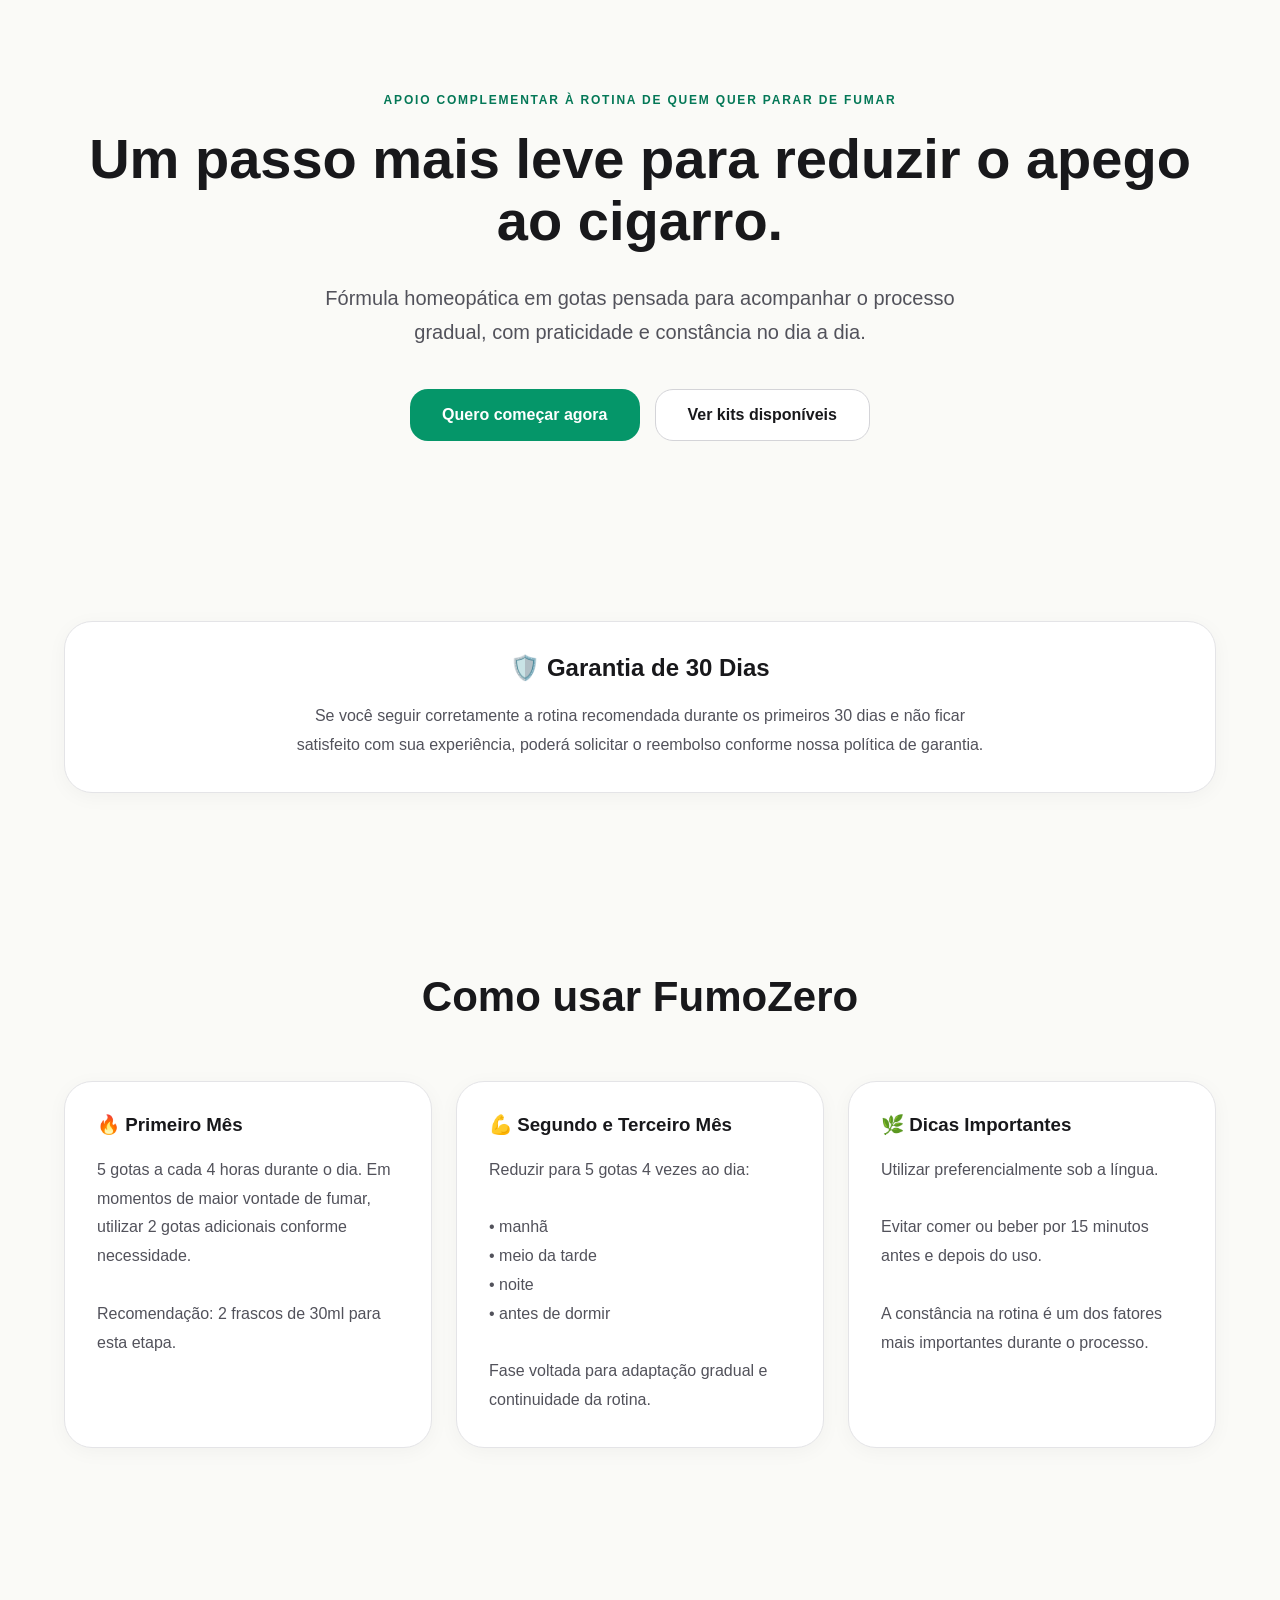
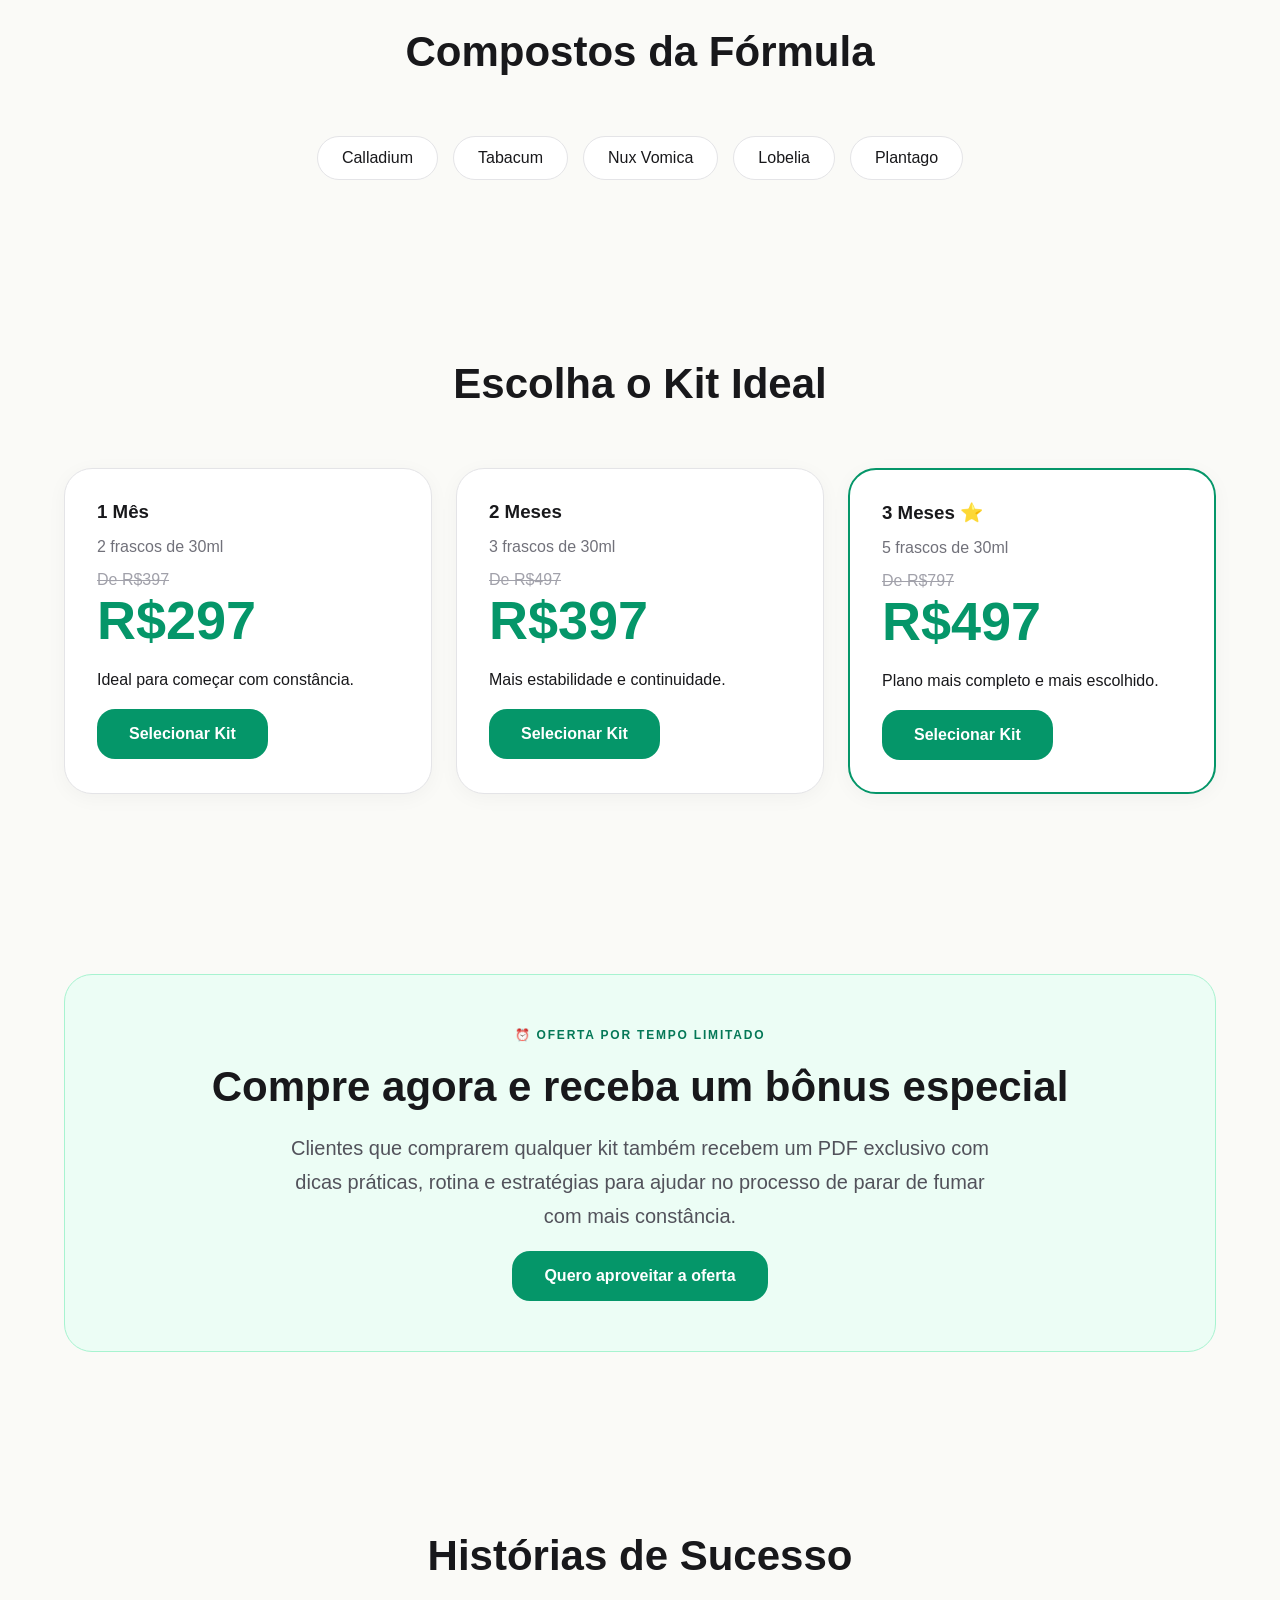
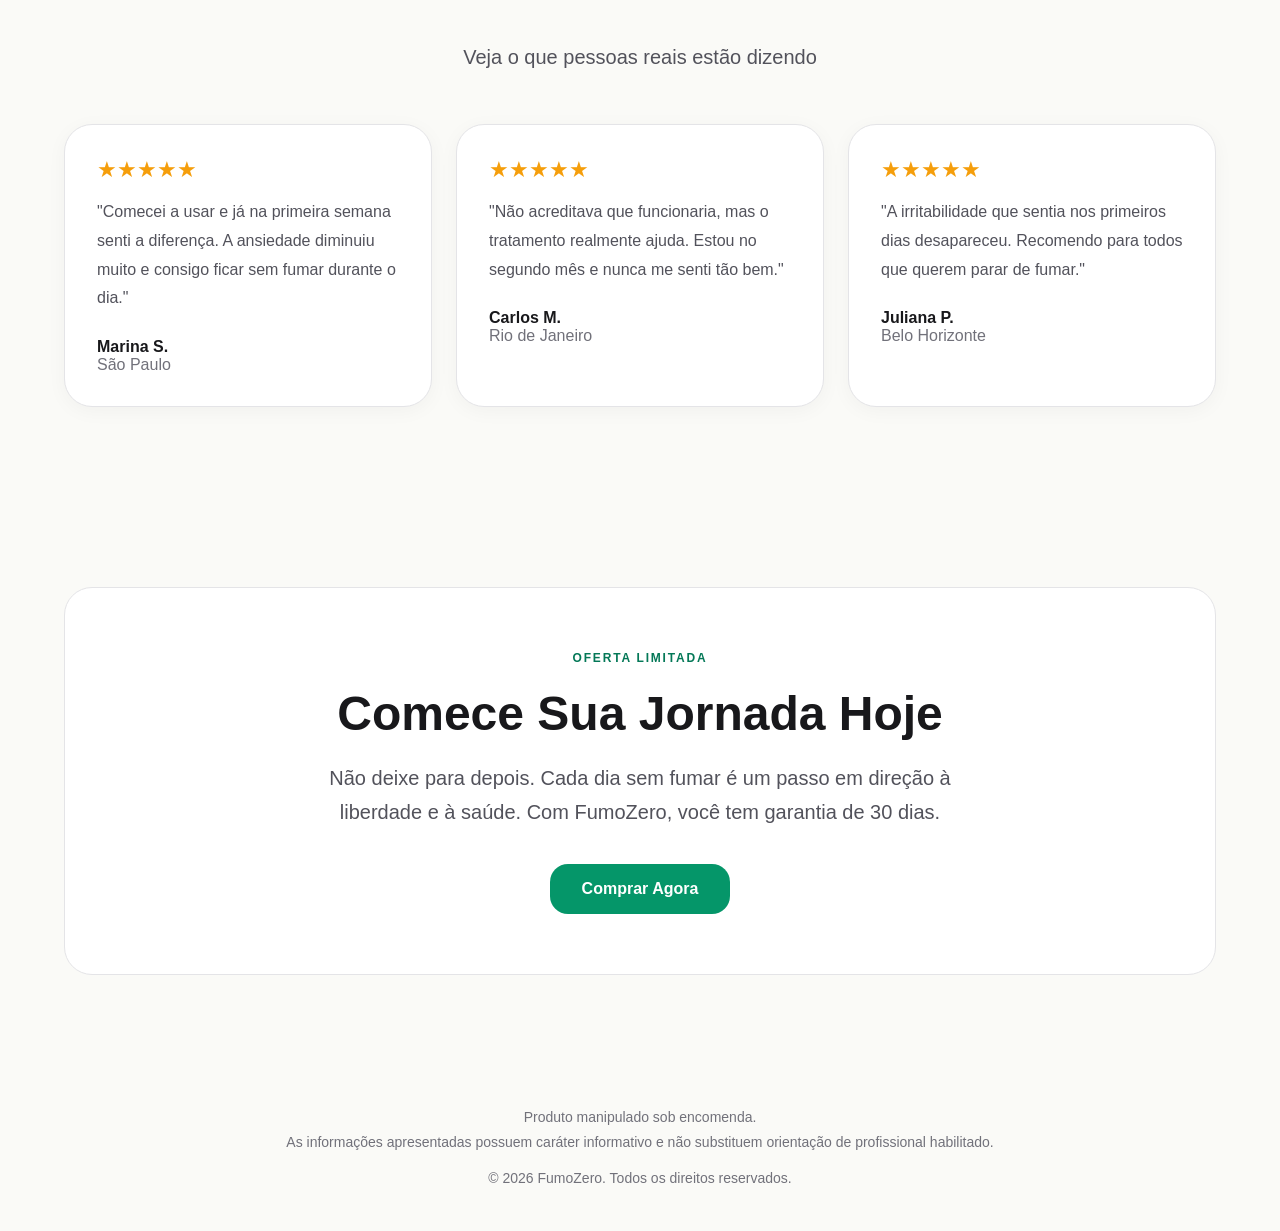
==== index.html @ a1b28ac6 "Add files via upload" ====
<!DOCTYPE html>
<html lang="pt-BR">

<head>
  <meta charset="UTF-8">

  <title>FumoZero | Fórmula Homeopática Manipulada em Gotas</title>

  <meta
    name="description"
    content="FumoZero é uma fórmula homeopática manipulada em gotas desenvolvida para acompanhar a rotina de quem deseja reduzir o hábito de fumar."
  >

  <meta
    name="viewport"
    content="width=device-width, initial-scale=1.0"
  >

  <link rel="stylesheet" href="style.css">
</head>

<body>

  <!-- HERO -->
  <section class="section">
    <div class="container center">

      <p class="badge">
        Apoio complementar à rotina de quem quer parar de fumar
      </p>

      <h1 class="title" style="margin-top:20px;">
        Um passo mais leve para reduzir o apego ao cigarro.
      </h1>

      <p class="subtitle" style="margin-top:30px;">
        Fórmula homeopática em gotas pensada para acompanhar o processo gradual,
        com praticidade e constância no dia a dia.
      </p>

      <div style="margin-top:40px;display:flex;gap:15px;justify-content:center;flex-wrap:wrap;">

        <a href="#pricing" class="btn btn-primary">
          Quero começar agora
        </a>

        <a href="#pricing" class="btn btn-secondary">
          Ver kits disponíveis
        </a>

      </div>

    </div>
  </section>

  <!-- GARANTIA -->
  <section class="section">
    <div class="container">

      <div class="card center">

        <h2 style="margin-bottom:20px;">
          🛡️ Garantia de 30 Dias
        </h2>

        <p style="max-width:700px;margin:auto;line-height:1.8;color:#52525b;">
          Se você seguir corretamente a rotina recomendada durante os primeiros
          30 dias e não ficar satisfeito com sua experiência, poderá solicitar
          o reembolso conforme nossa política de garantia.
        </p>

      </div>

    </div>
  </section>

  <!-- COMO USAR -->
  <section class="section">

    <div class="container">

      <h2 class="section-title">
        Como usar FumoZero
      </h2>

      <div class="cards">

        <div class="card">
          <h3 style="margin-bottom:20px;">
            🔥 Primeiro Mês
          </h3>

          <p style="line-height:1.8;color:#52525b;">
            5 gotas a cada 4 horas durante o dia.
            Em momentos de maior vontade de fumar,
            utilizar 2 gotas adicionais conforme necessidade.

            <br><br>

            Recomendação:
            2 frascos de 30ml para esta etapa.
          </p>
        </div>

        <div class="card">

          <h3 style="margin-bottom:20px;">
            💪 Segundo e Terceiro Mês
          </h3>

          <p style="line-height:1.8;color:#52525b;">
            Reduzir para 5 gotas 4 vezes ao dia:

            <br><br>

            • manhã<br>
            • meio da tarde<br>
            • noite<br>
            • antes de dormir

            <br><br>

            Fase voltada para adaptação gradual
            e continuidade da rotina.
          </p>

        </div>

        <div class="card">

          <h3 style="margin-bottom:20px;">
            🌿 Dicas Importantes
          </h3>

          <p style="line-height:1.8;color:#52525b;">
            Utilizar preferencialmente sob a língua.

            <br><br>

            Evitar comer ou beber por 15 minutos antes e depois do uso.

            <br><br>

            A constância na rotina é um dos fatores mais importantes durante o processo.
          </p>

        </div>

      </div>

    </div>

  </section><!-- COMPOSTOS -->
<section class="section">

  <div class="container center">

    <h2 class="section-title">
      Compostos da Fórmula
    </h2>

    <div class="compounds">

      <div class="tooltip compound-pill">
        Calladium
        <div class="tooltip-text">
          Apoio para irritabilidade e aversão ao tabaco.
        </div>
      </div>

      <div class="tooltip compound-pill">
        Tabacum
        <div class="tooltip-text">
          Auxílio no processo gradual e redução do desejo.
        </div>
      </div>

      <div class="tooltip compound-pill">
        Nux Vomica
        <div class="tooltip-text">
          Usado para ansiedade, irritabilidade e rotina emocional.
        </div>
      </div>

      <div class="tooltip compound-pill">
        Lobelia
        <div class="tooltip-text">
          Apoio respiratório durante adaptação gradual.
        </div>
      </div>

      <div class="tooltip compound-pill">
        Plantago
        <div class="tooltip-text">
          Ajuda com garganta, muco e desconfortos comuns.
        </div>
      </div>

    </div>

  </div>

</section>

<!-- KITS -->
<section id="pricing" class="section">

  <div class="container">

    <h2 class="section-title">
      Escolha o Kit Ideal
    </h2>

    <div class="cards">

      <div class="card">

        <h3>1 Mês</h3>

        <p style="margin:15px 0;color:#71717a;">
          2 frascos de 30ml
        </p>

        <p class="old-price">
          De R$397
        </p>

        <p class="price">
          R$297
        </p>

        <p style="margin:20px 0;">
          Ideal para começar com constância.
        </p>

        <a href="#" class="btn btn-primary">
          Selecionar Kit
        </a>

      </div>

      <div class="card">

        <h3>2 Meses</h3>

        <p style="margin:15px 0;color:#71717a;">
          3 frascos de 30ml
        </p>

        <p class="old-price">
          De R$497
        </p>

        <p class="price">
          R$397
        </p>

        <p style="margin:20px 0;">
          Mais estabilidade e continuidade.
        </p>

        <a href="#" class="btn btn-primary">
          Selecionar Kit
        </a>

      </div>

      <div class="card highlight">

        <h3>3 Meses ⭐</h3>

        <p style="margin:15px 0;color:#71717a;">
          5 frascos de 30ml
        </p>

        <p class="old-price">
          De R$797
        </p>

        <p class="price">
          R$497
        </p>

        <p style="margin:20px 0;">
          Plano mais completo e mais escolhido.
        </p>

        <a href="#" class="btn btn-primary">
          Selecionar Kit
        </a>

      </div>

    </div>

  </div>

</section>

<!-- BONUS -->
<section class="section">

  <div class="container">

    <div class="offer-box">

      <p class="badge">
        ⏰ Oferta por tempo limitado
      </p>

      <h2 style="margin:20px 0;font-size:42px;">
        Compre agora e receba um bônus especial
      </h2>

      <p class="subtitle">
        Clientes que comprarem qualquer kit também recebem um PDF exclusivo com dicas práticas, rotina e estratégias para ajudar no processo de parar de fumar com mais constância.
      </p>

      <br>

      <a href="#pricing" class="btn btn-primary">
        Quero aproveitar a oferta
      </a>

    </div>

  </div>

</section><!-- DEPOIMENTOS -->
<section class="section">

  <div class="container">

    <h2 class="section-title">
      Histórias de Sucesso
    </h2>

    <p class="subtitle center" style="margin-bottom:50px;">
      Veja o que pessoas reais estão dizendo
    </p>

    <div class="cards">

      <div class="card">

        <div style="color:#f59e0b;font-size:22px;margin-bottom:15px;">
          ★★★★★
        </div>

        <p style="line-height:1.8;color:#52525b;">
          "Comecei a usar e já na primeira semana senti a diferença.
          A ansiedade diminuiu muito e consigo ficar sem fumar durante o dia."
        </p>

        <div style="margin-top:25px;">
          <strong>Marina S.</strong><br>
          <span style="color:#71717a;">São Paulo</span>
        </div>

      </div>

      <div class="card">

        <div style="color:#f59e0b;font-size:22px;margin-bottom:15px;">
          ★★★★★
        </div>

        <p style="line-height:1.8;color:#52525b;">
          "Não acreditava que funcionaria, mas o tratamento realmente ajuda.
          Estou no segundo mês e nunca me senti tão bem."
        </p>

        <div style="margin-top:25px;">
          <strong>Carlos M.</strong><br>
          <span style="color:#71717a;">Rio de Janeiro</span>
        </div>

      </div>

      <div class="card">

        <div style="color:#f59e0b;font-size:22px;margin-bottom:15px;">
          ★★★★★
        </div>

        <p style="line-height:1.8;color:#52525b;">
          "A irritabilidade que sentia nos primeiros dias desapareceu.
          Recomendo para todos que querem parar de fumar."
        </p>

        <div style="margin-top:25px;">
          <strong>Juliana P.</strong><br>
          <span style="color:#71717a;">Belo Horizonte</span>
        </div>

      </div>

    </div>

  </div>

</section>

<!-- CTA FINAL -->
<section class="section">

  <div class="container">

    <div class="cta-box">

      <p class="badge">
        Oferta Limitada
      </p>

      <h2 style="font-size:48px;margin:20px 0;">
        Comece Sua Jornada Hoje
      </h2>

      <p class="subtitle">
        Não deixe para depois. Cada dia sem fumar é um passo em direção à liberdade e à saúde.
        Com FumoZero, você tem garantia de 30 dias.
      </p>

      <div style="margin-top:35px;">

        <a href="#pricing" class="btn btn-primary">
          Comprar Agora
        </a>

      </div>

    </div>

  </div>

</section>

<!-- RODAPÉ -->
<footer class="footer">

  <p>
    Produto manipulado sob encomenda.
  </p>

  <p>
    As informações apresentadas possuem caráter informativo e não substituem orientação de profissional habilitado.
  </p>

  <p style="margin-top:10px;">
    © 2026 FumoZero. Todos os direitos reservados.
  </p>

</footer>

</body>

</html>
---- style.css ----
*{
  margin:0;
  padding:0;
  box-sizing:border-box;
}

html{
  scroll-behavior:smooth;
}

body{
  font-family:Arial, Helvetica, sans-serif;
  background:#FAFAF7;
  color:#18181b;
}

.container{
  max-width:1200px;
  margin:auto;
  padding:0 24px;
}

.section{
  padding:90px 0;
}

.btn{
  display:inline-flex;
  align-items:center;
  justify-content:center;
  padding:16px 32px;
  border-radius:18px;
  text-decoration:none;
  font-weight:700;
  transition:.3s;
}

.btn-primary{
  background:#059669;
  color:white;
}

.btn-primary:hover{
  opacity:.9;
  transform:translateY(-2px);
}

.btn-secondary{
  background:white;
  color:#18181b;
  border:1px solid #d4d4d8;
}

.btn-secondary:hover{
  border-color:#059669;
}

.title{
  font-size:56px;
  line-height:1.1;
  font-weight:800;
}

.subtitle{
  font-size:20px;
  color:#52525b;
  max-width:700px;
  margin:auto;
  line-height:1.7;
}

.section-title{
  font-size:42px;
  text-align:center;
  margin-bottom:60px;
}

.cards{
  display:grid;
  grid-template-columns:repeat(3,1fr);
  gap:24px;
}

.card{
  background:white;
  border:1px solid #e4e4e7;
  border-radius:28px;
  padding:32px;
  box-shadow:0 4px 20px rgba(0,0,0,.04);
}

.card:hover{
  transform:translateY(-4px);
}

.highlight{
  border:2px solid #059669;
}

.price{
  color:#059669;
  font-size:54px;
  font-weight:800;
}

.old-price{
  text-decoration:line-through;
  color:#a1a1aa;
}

.center{
  text-align:center;
}

.badge{
  display:inline-block;
  color:#047857;
  font-weight:700;
  letter-spacing:.15em;
  text-transform:uppercase;
  font-size:12px;
}

@media(max-width:900px){

  .cards{
    grid-template-columns:1fr;
  }

  .title{
    font-size:40px;
  }

  .section-title{
    font-size:32px;
  }

}.tooltip {
  position: relative;
  cursor: pointer;
}

.tooltip-text {
  display: none;
  position: absolute;
  left: 50%;
  transform: translateX(-50%);
  top: 120%;
  width: 260px;
  background: white;
  border: 1px solid #e4e4e7;
  border-radius: 16px;
  padding: 15px;
  box-shadow: 0 10px 25px rgba(0,0,0,.08);
  z-index: 100;
  font-size: 14px;
  line-height: 1.6;
}

.tooltip:hover .tooltip-text {
  display: block;
}

.compounds {
  display:flex;
  flex-wrap:wrap;
  gap:15px;
  justify-content:center;
}

.compound-pill {
  background:white;
  border:1px solid #e4e4e7;
  border-radius:999px;
  padding:12px 24px;
}

.offer-box{
  background:#ecfdf5;
  border:1px solid #a7f3d0;
  border-radius:28px;
  padding:50px;
  text-align:center;
}

.cta-box{
  background:white;
  border:1px solid #e4e4e7;
  border-radius:28px;
  padding:60px;
  text-align:center;
}

.footer{
  text-align:center;
  padding:40px 20px;
  color:#71717a;
  font-size:14px;
  line-height:1.8;
}
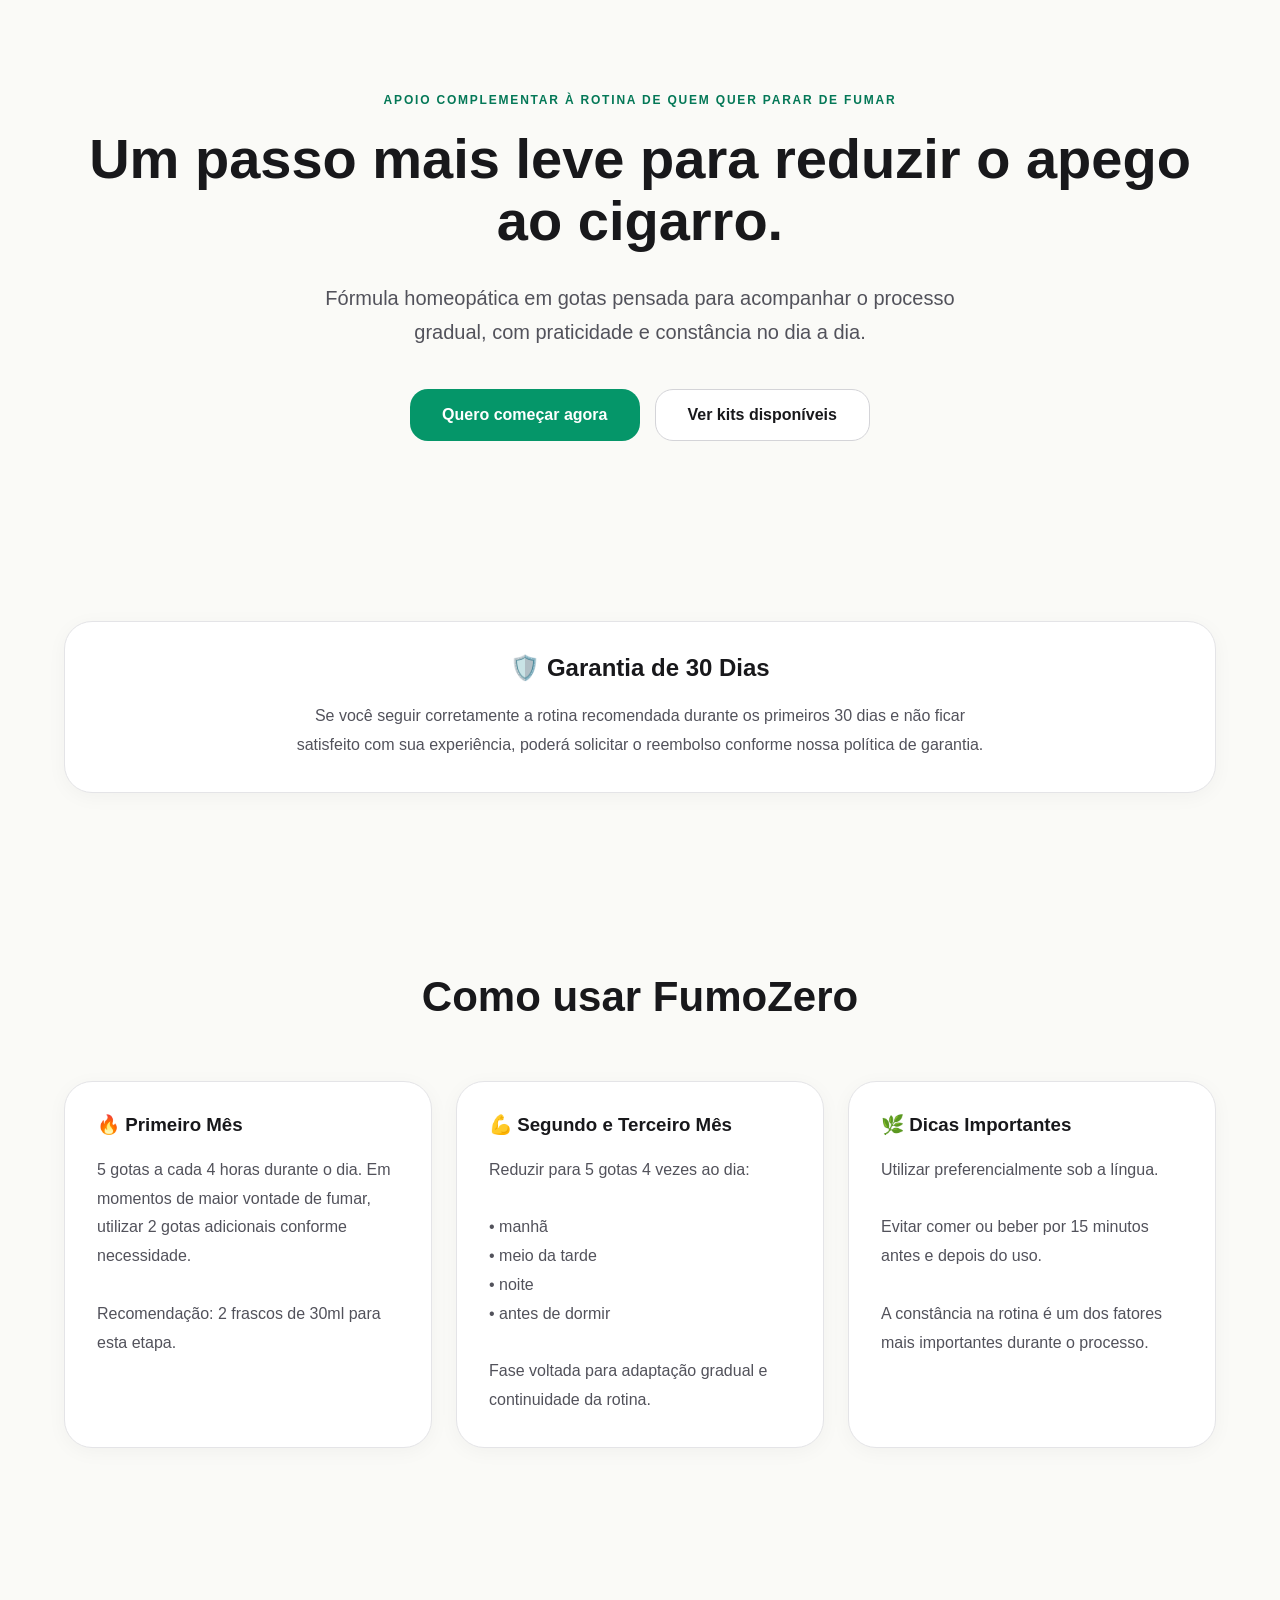
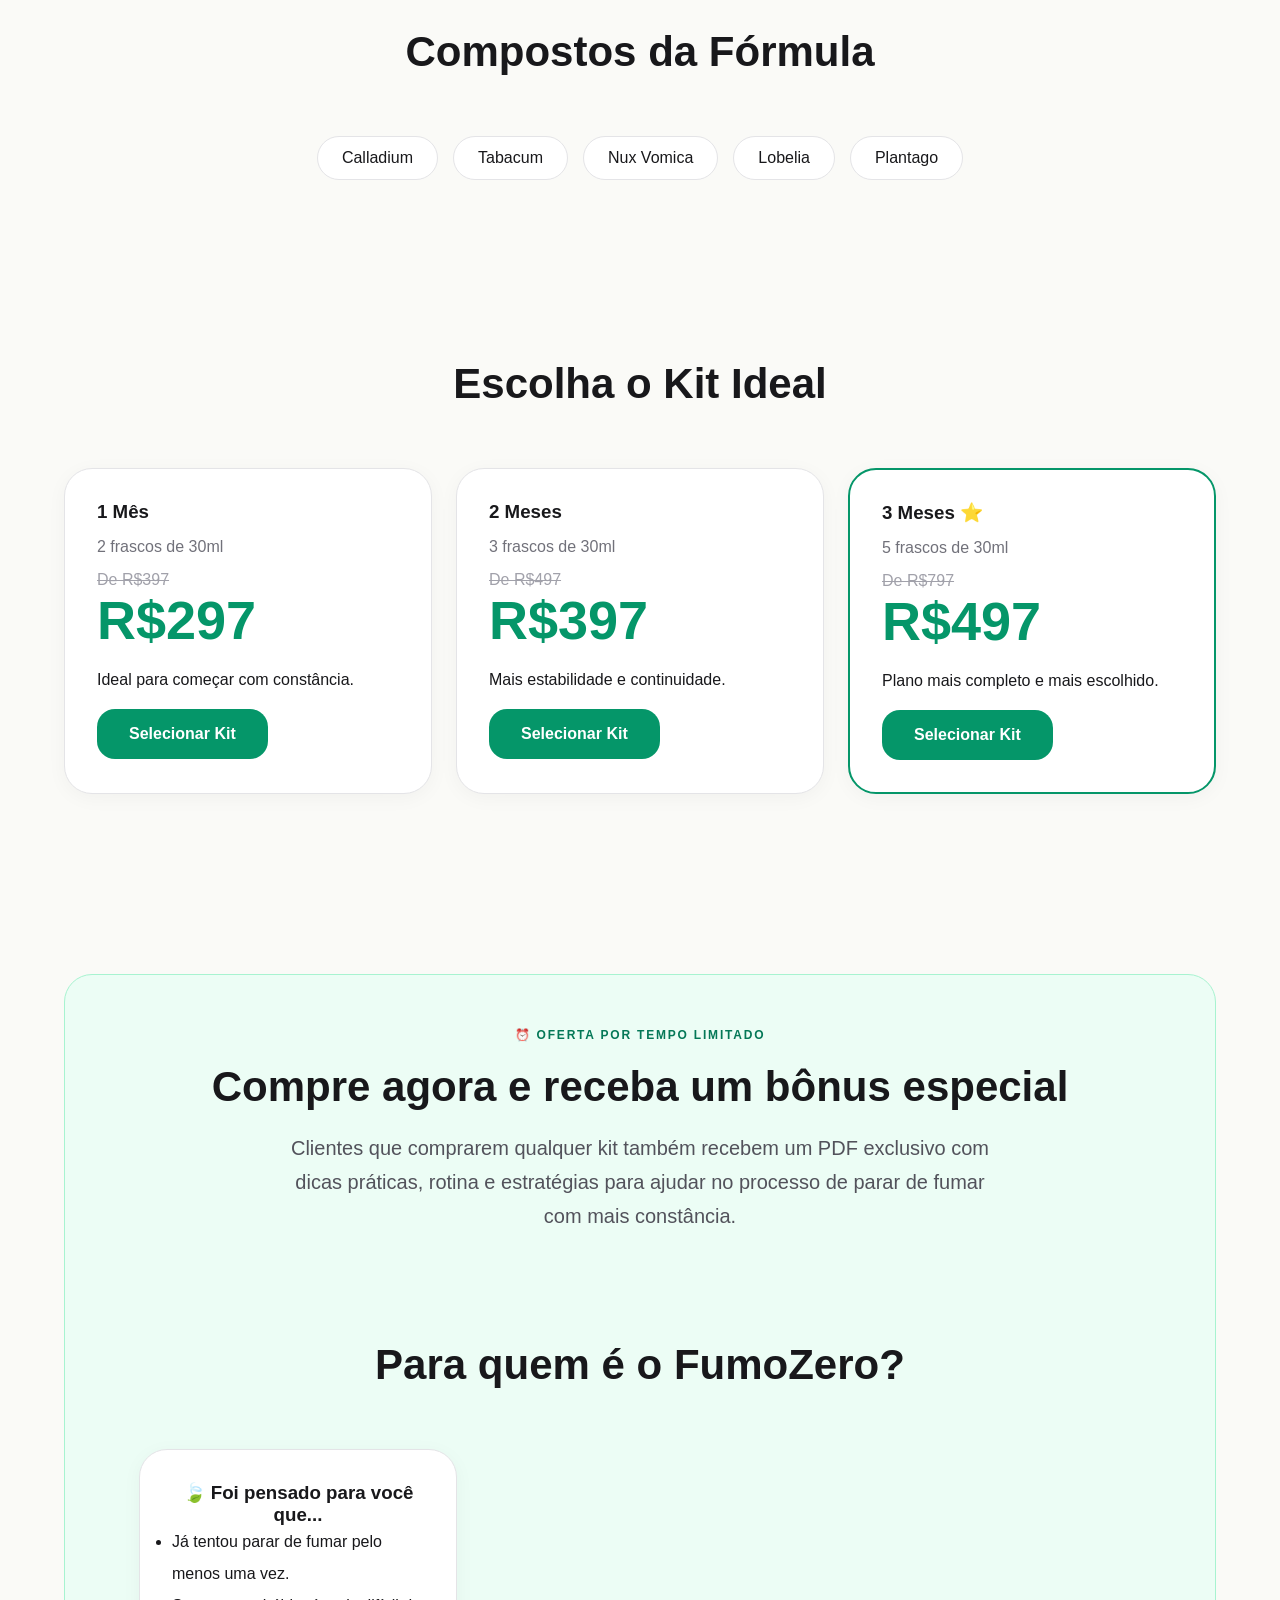
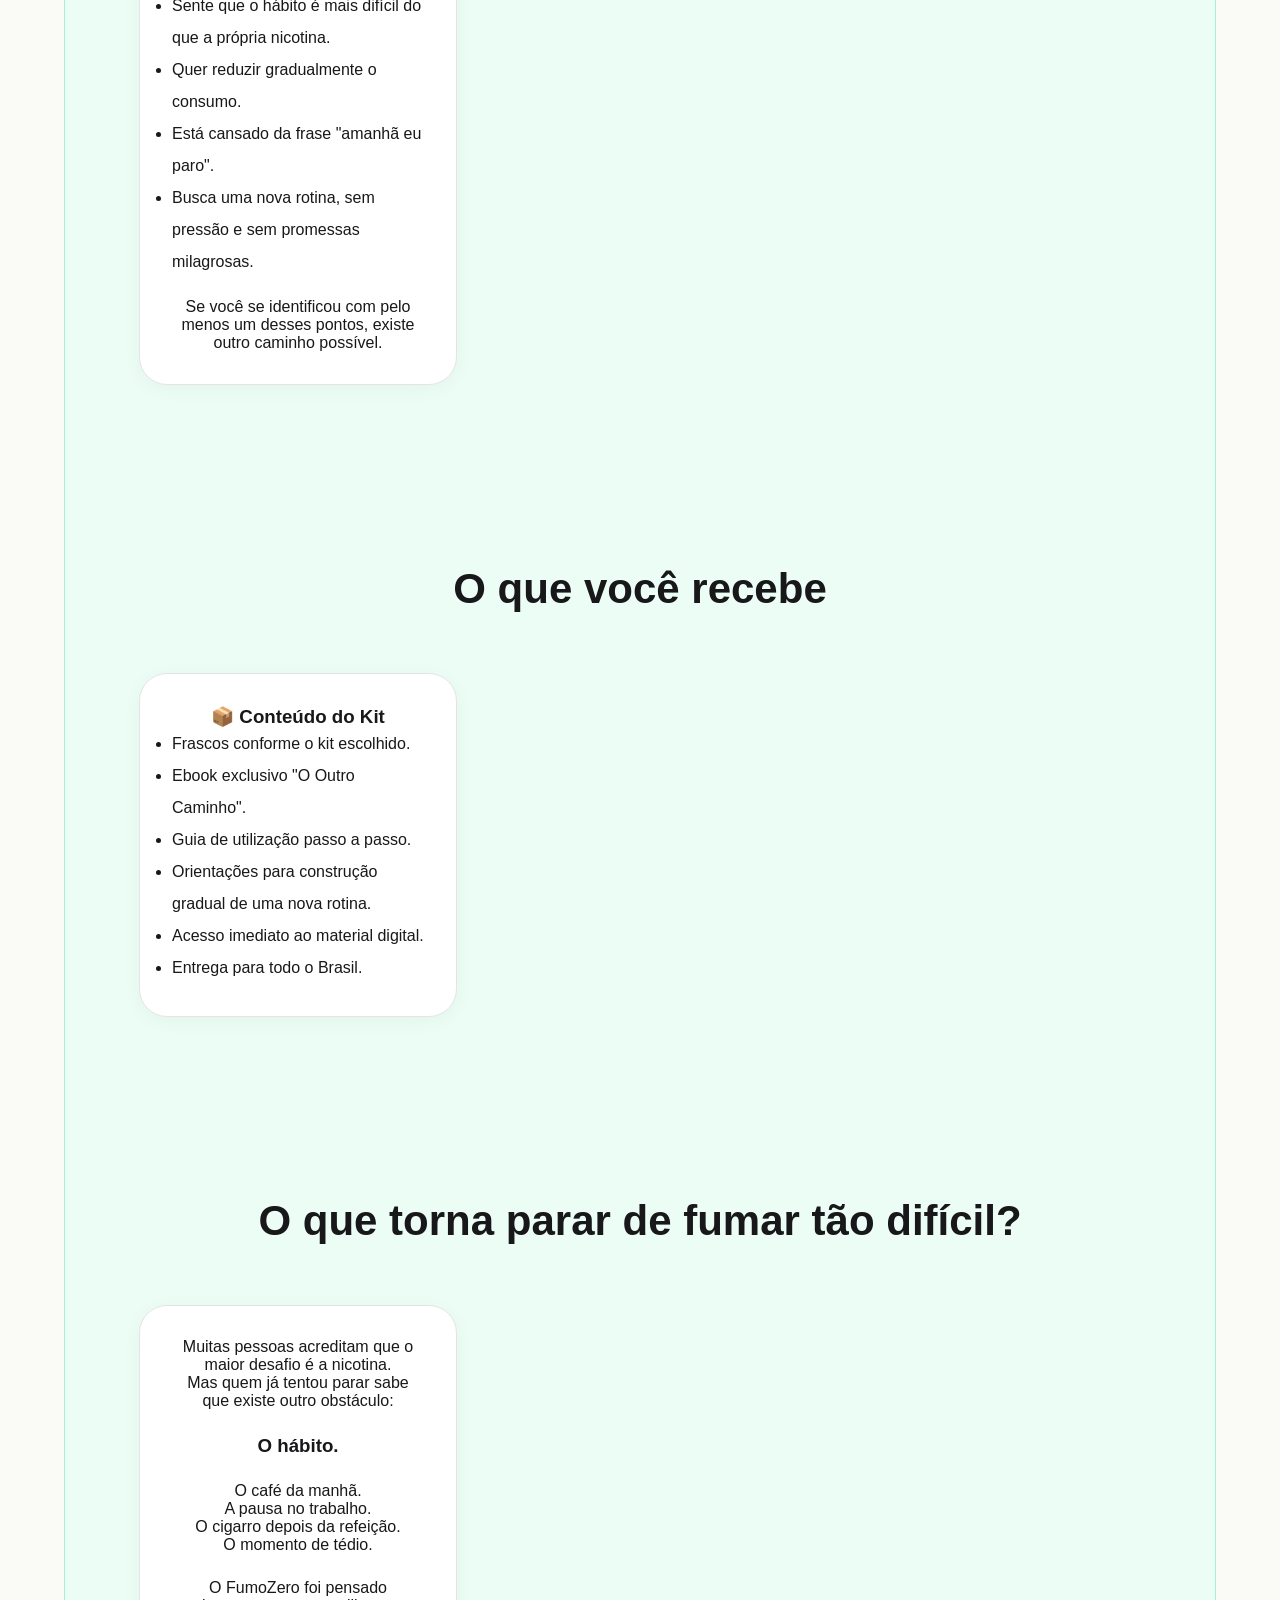
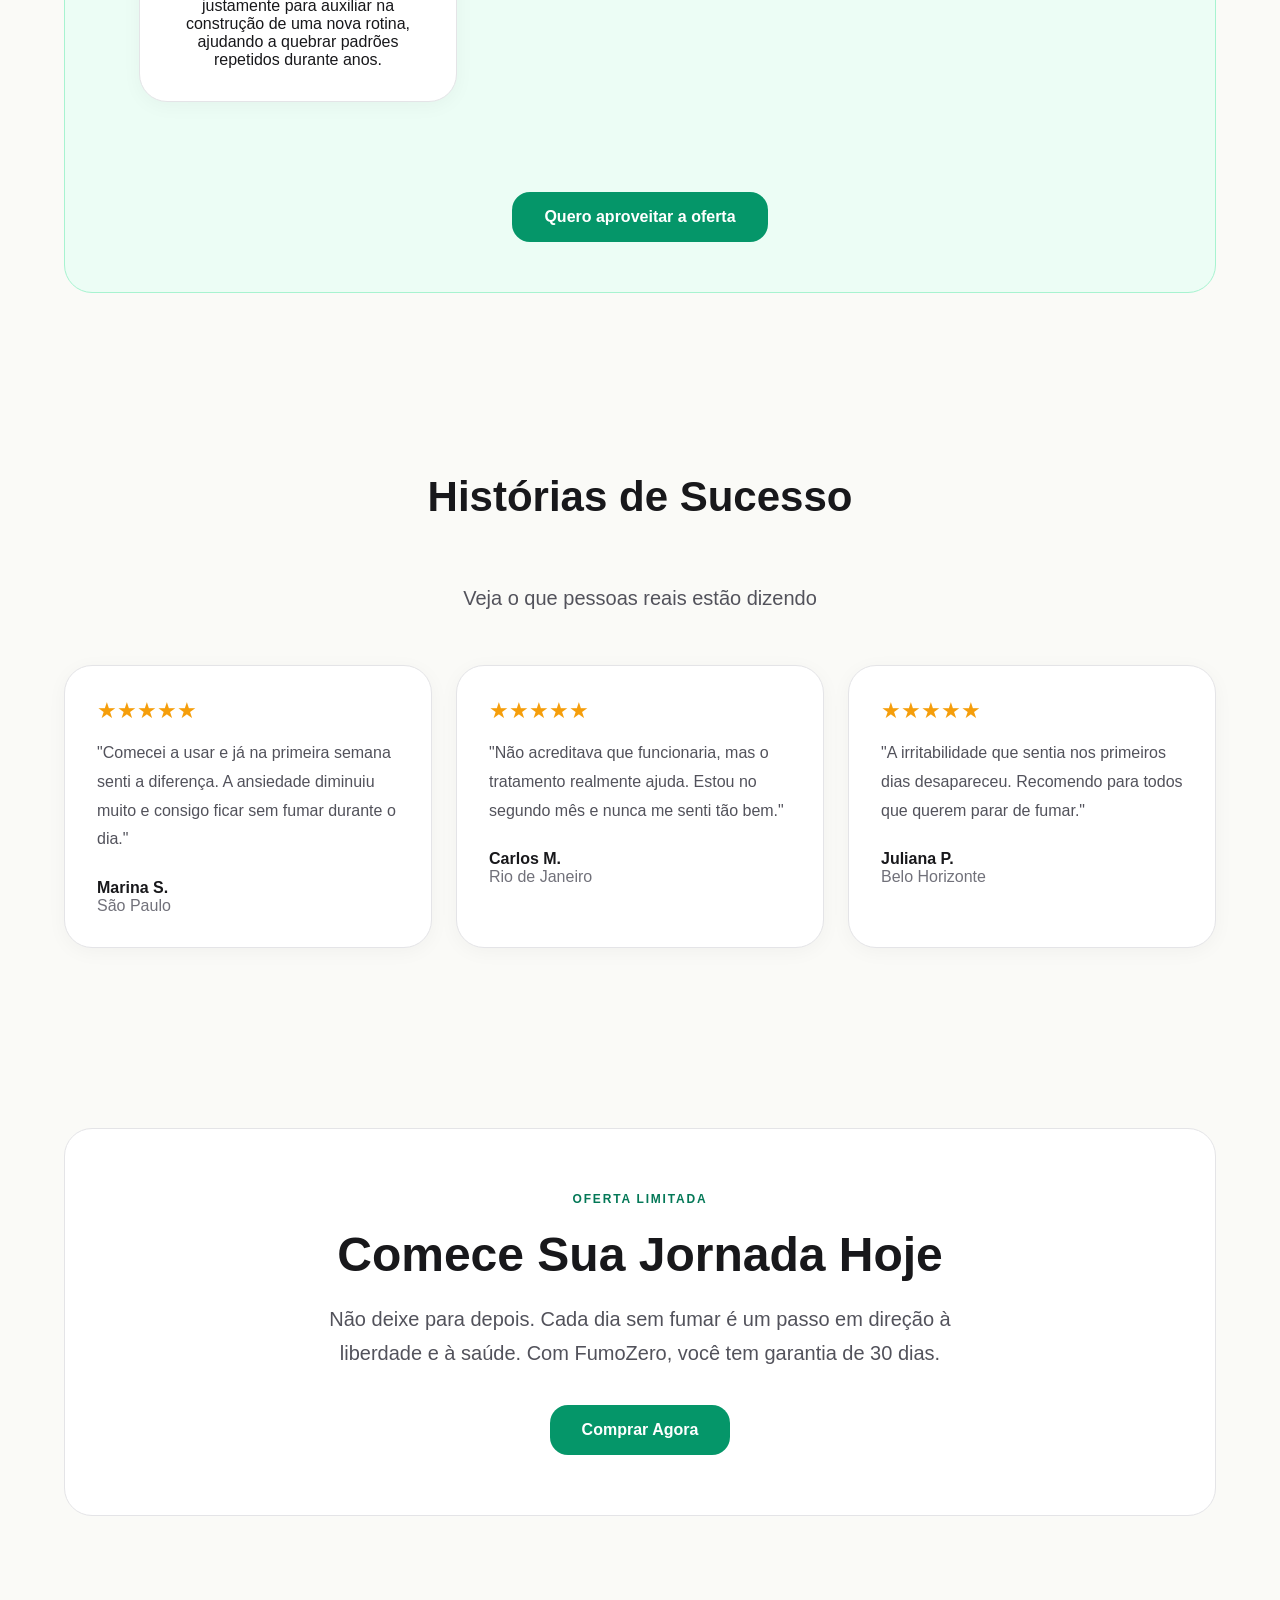
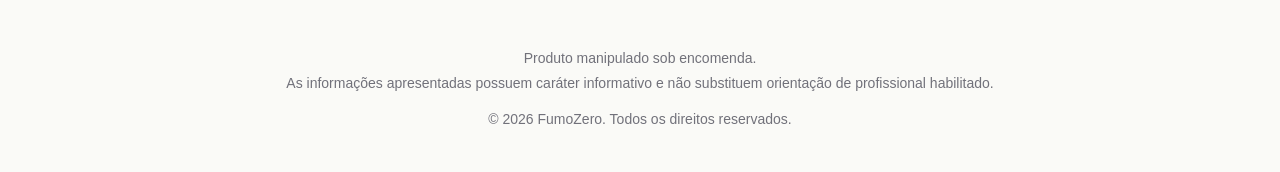
==== commit 4ed49b45: "Update index.html with new content and structure" ====
--- a/index.html
+++ b/index.html
@@ -1,7 +1,23 @@
 <!DOCTYPE html>
 <html lang="pt-BR">
 
-<head>
+<head><!-- Meta Pixel Code -->
+<script>
+!function(f,b,e,v,n,t,s)
+{if(f.fbq)return;n=f.fbq=function(){n.callMethod?
+n.callMethod.apply(n,arguments):n.queue.push(arguments)};
+if(!f._fbq)f._fbq=n;n.push=n;n.loaded=!0;n.version='2.0';
+n.queue=[];t=b.createElement(e);t.async=!0;
+t.src=v;s=b.getElementsByTagName(e)[0];
+s.parentNode.insertBefore(t,s)}(window, document,'script',
+'https://connect.facebook.net/en_US/fbevents.js');
+fbq('init', '27185565091072497');
+fbq('track', 'PageView');
+</script>
+<noscript><img height="1" width="1" style="display:none"
+src="https://www.facebook.com/tr?id=27185565091072497&ev=PageView&noscript=1"
+/></noscript>
+<!-- End Meta Pixel Code -->
   <meta charset="UTF-8">
 
   <title>FumoZero | Fórmula Homeopática Manipulada em Gotas</title>
@@ -233,7 +249,7 @@
           Ideal para começar com constância.
         </p>
 
-        <a href="#" class="btn btn-primary">
+        <a href="https://fumo-zero.mycartpanda.com/checkout/210546547:1" class="btn btn-primary">
           Selecionar Kit
         </a>
 
@@ -259,7 +275,7 @@
           Mais estabilidade e continuidade.
         </p>
 
-        <a href="#" class="btn btn-primary">
+        <a href="https://fumo-zero.mycartpanda.com/checkout/210546548:1" class="btn btn-primary">
           Selecionar Kit
         </a>
 
@@ -285,7 +301,7 @@
           Plano mais completo e mais escolhido.
         </p>
 
-        <a href="#" class="btn btn-primary">
+        <a href="https://fumo-zero.mycartpanda.com/checkout/210546549:1" class="btn btn-primary">
           Selecionar Kit
         </a>
 
@@ -317,7 +333,116 @@
       </p>
 
       <br>
-
+<!-- PARA QUEM É -->
+<section class="section">
+  <div class="container">
+
+    <h2 class="section-title">
+      Para quem é o FumoZero?
+    </h2>
+
+    <div class="cards">
+
+      <div class="card">
+        <h3>🍃 Foi pensado para você que...</h3>
+
+        <ul style="text-align:left; line-height:2;">
+          <li>Já tentou parar de fumar pelo menos uma vez.</li>
+          <li>Sente que o hábito é mais difícil do que a própria nicotina.</li>
+          <li>Quer reduzir gradualmente o consumo.</li>
+          <li>Está cansado da frase "amanhã eu paro".</li>
+          <li>Busca uma nova rotina, sem pressão e sem promessas milagrosas.</li>
+        </ul>
+
+        <p style="margin-top:20px;">
+          Se você se identificou com pelo menos um desses pontos,
+          existe outro caminho possível.
+        </p>
+
+      </div>
+
+    </div>
+
+  </div>
+</section><!-- O QUE VOCÊ RECEBE -->
+<section class="section">
+  <div class="container">
+
+    <h2 class="section-title">
+      O que você recebe
+    </h2>
+
+    <div class="cards">
+
+      <div class="card">
+        <h3>📦 Conteúdo do Kit</h3>
+
+        <ul style="text-align:left; line-height:2;">
+          <li>Frascos conforme o kit escolhido.</li>
+          <li>Ebook exclusivo "O Outro Caminho".</li>
+          <li>Guia de utilização passo a passo.</li>
+          <li>Orientações para construção gradual de uma nova rotina.</li>
+          <li>Acesso imediato ao material digital.</li>
+          <li>Entrega para todo o Brasil.</li>
+        </ul>
+
+      </div>
+
+    </div>
+
+  </div>
+</section><!-- HABITO -->
+<section class="section">
+  <div class="container">
+
+    <h2 class="section-title">
+      O que torna parar de fumar tão difícil?
+    </h2>
+
+    <div class="cards">
+
+      <div class="card">
+
+        <p>
+          Muitas pessoas acreditam que o maior desafio é a nicotina.
+        </p>
+
+        <p>
+          Mas quem já tentou parar sabe que existe outro obstáculo:
+        </p>
+
+        <h3 style="margin:25px 0;">
+          O hábito.
+        </h3>
+
+        <p>
+          O café da manhã.
+        </p>
+
+        <p>
+          A pausa no trabalho.
+        </p>
+
+        <p>
+          O cigarro depois da refeição.
+        </p>
+
+        <p>
+          O momento de tédio.
+        </p>
+
+        <p style="margin-top:25px;">
+          O FumoZero foi pensado justamente para auxiliar na construção
+          de uma nova rotina, ajudando a quebrar padrões repetidos
+          durante anos.
+        </p>
+
+      </div>
+
+    </div>
+
+  </div>
+</section>
       <a href="#pricing" class="btn btn-primary">
         Quero aproveitar a oferta
       </a>
@@ -454,4 +579,4 @@
 
 </body>
 
-</html>+</html>
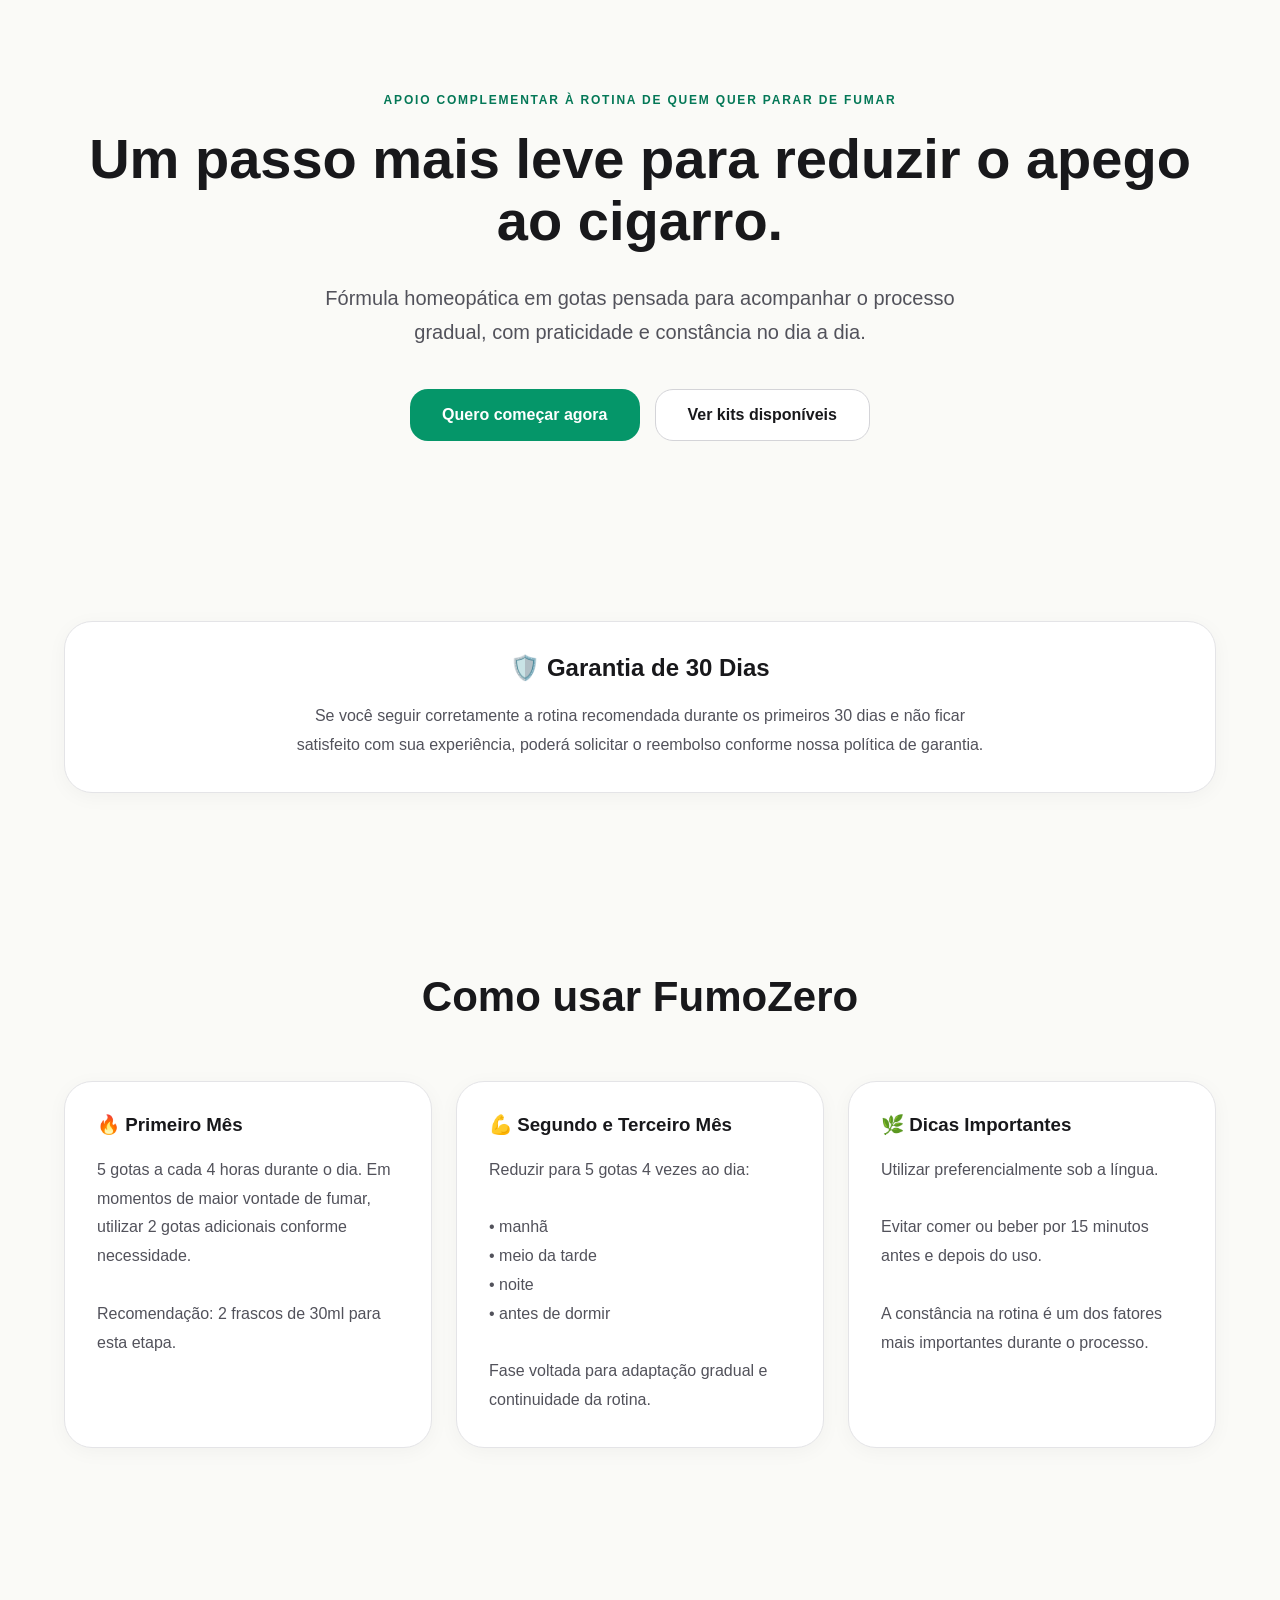
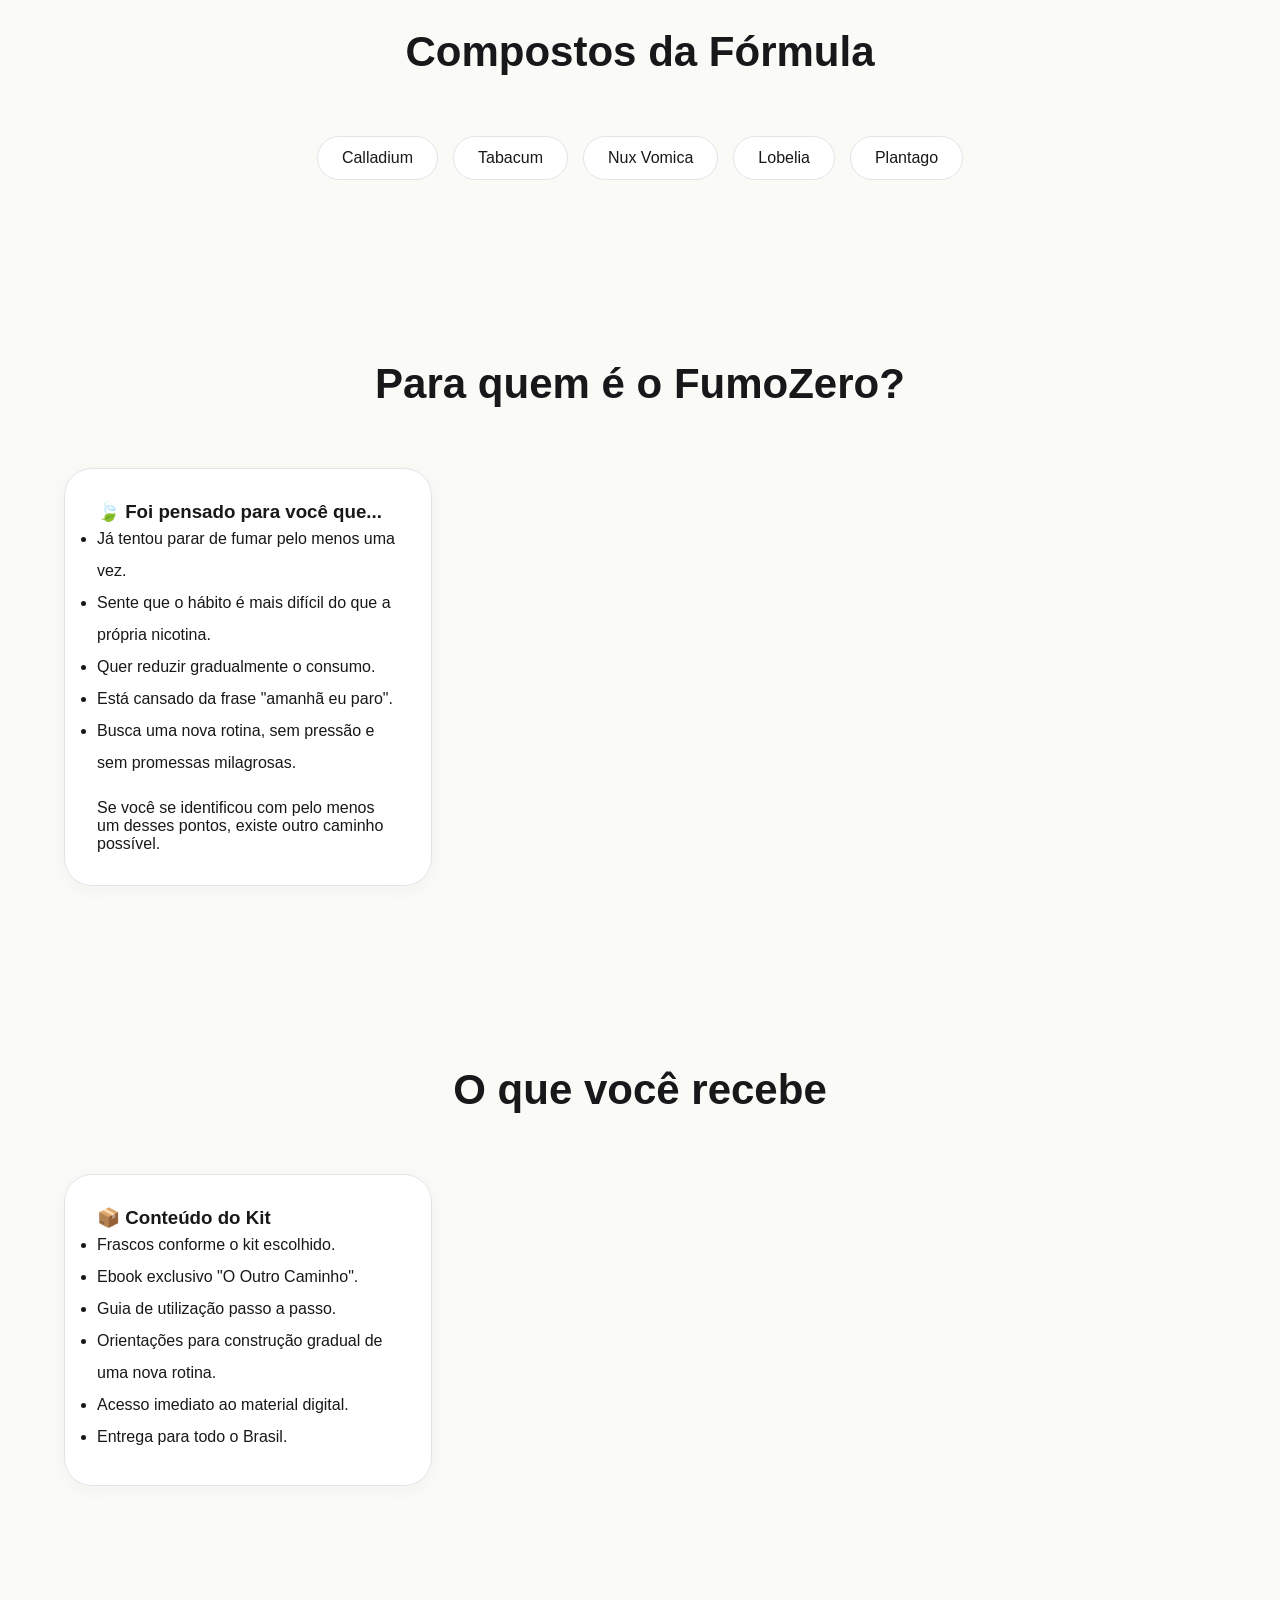
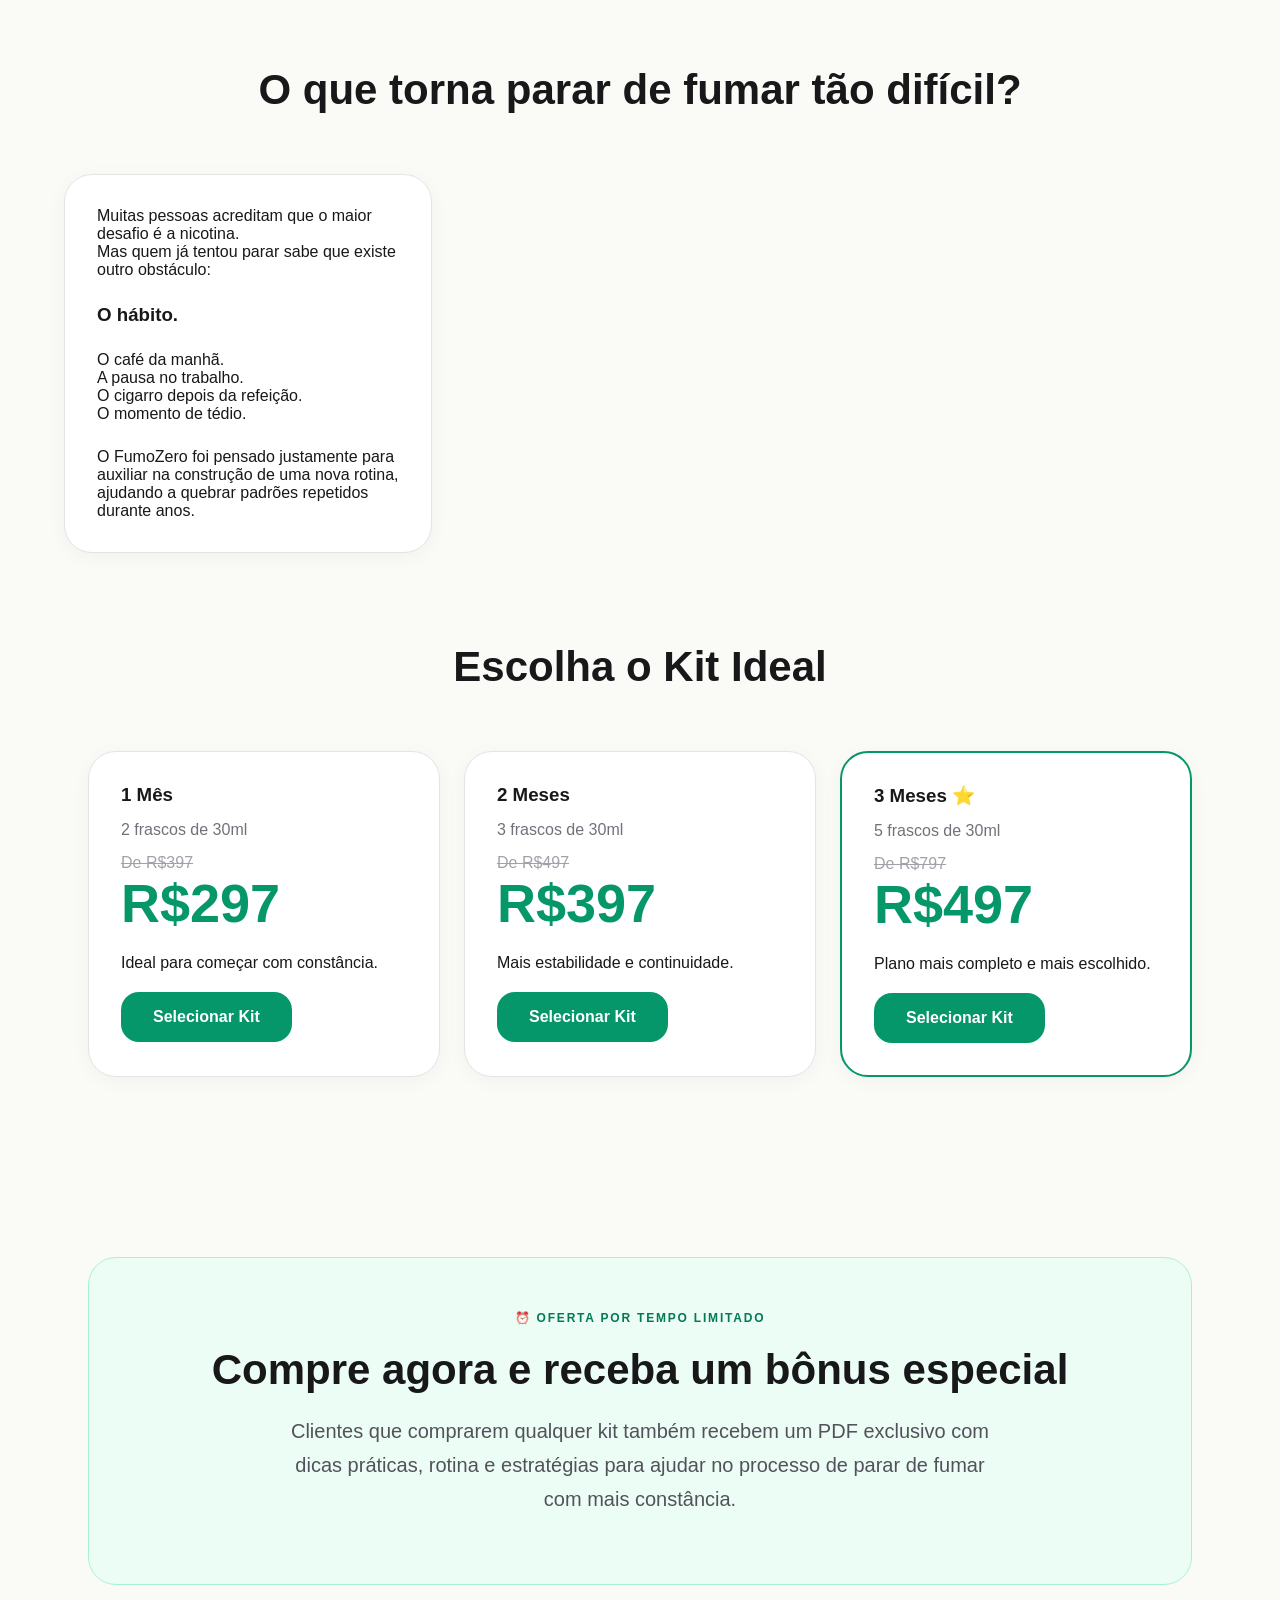
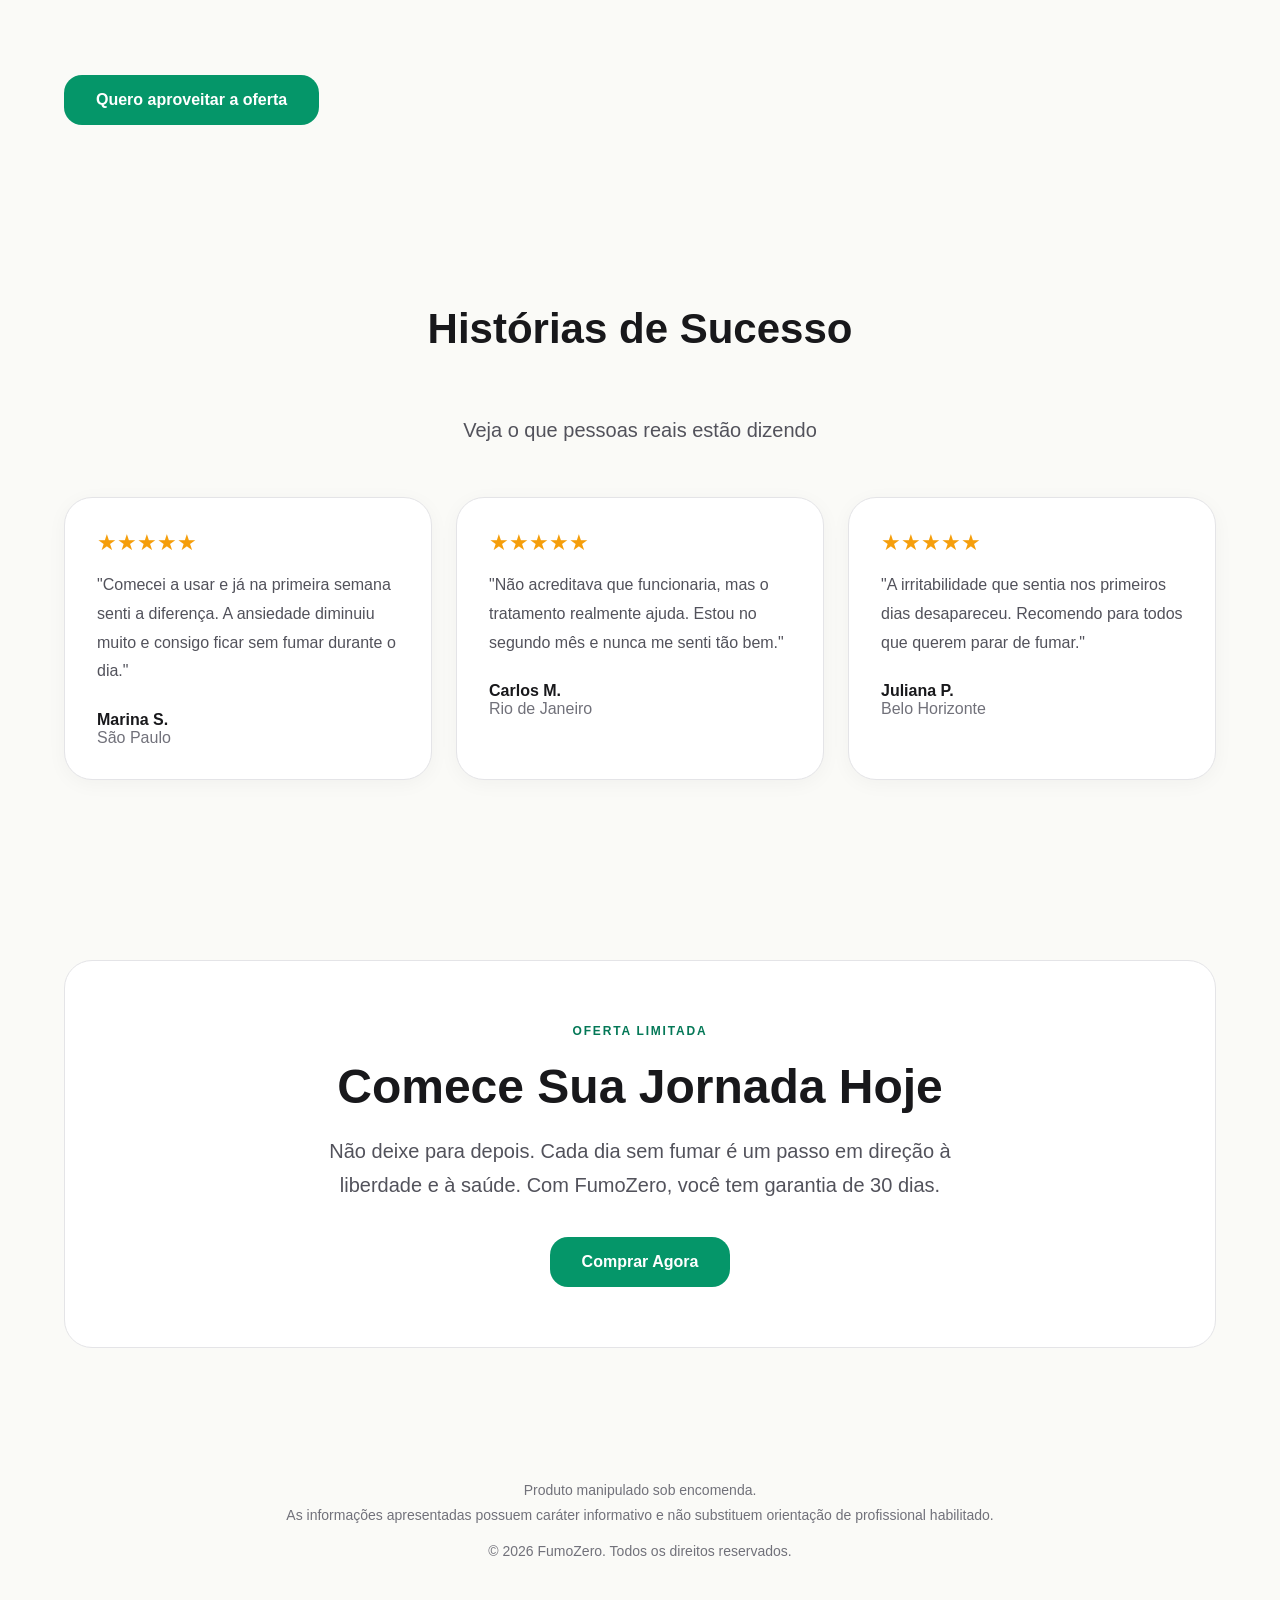
==== commit df145db4: "Replace old HTML content with updated version" ====
--- a/index.html
+++ b/index.html
@@ -216,124 +216,7 @@
 
   </div>
 
-</section>
-
-<!-- KITS -->
-<section id="pricing" class="section">
-
-  <div class="container">
-
-    <h2 class="section-title">
-      Escolha o Kit Ideal
-    </h2>
-
-    <div class="cards">
-
-      <div class="card">
-
-        <h3>1 Mês</h3>
-
-        <p style="margin:15px 0;color:#71717a;">
-          2 frascos de 30ml
-        </p>
-
-        <p class="old-price">
-          De R$397
-        </p>
-
-        <p class="price">
-          R$297
-        </p>
-
-        <p style="margin:20px 0;">
-          Ideal para começar com constância.
-        </p>
-
-        <a href="https://fumo-zero.mycartpanda.com/checkout/210546547:1" class="btn btn-primary">
-          Selecionar Kit
-        </a>
-
-      </div>
-
-      <div class="card">
-
-        <h3>2 Meses</h3>
-
-        <p style="margin:15px 0;color:#71717a;">
-          3 frascos de 30ml
-        </p>
-
-        <p class="old-price">
-          De R$497
-        </p>
-
-        <p class="price">
-          R$397
-        </p>
-
-        <p style="margin:20px 0;">
-          Mais estabilidade e continuidade.
-        </p>
-
-        <a href="https://fumo-zero.mycartpanda.com/checkout/210546548:1" class="btn btn-primary">
-          Selecionar Kit
-        </a>
-
-      </div>
-
-      <div class="card highlight">
-
-        <h3>3 Meses ⭐</h3>
-
-        <p style="margin:15px 0;color:#71717a;">
-          5 frascos de 30ml
-        </p>
-
-        <p class="old-price">
-          De R$797
-        </p>
-
-        <p class="price">
-          R$497
-        </p>
-
-        <p style="margin:20px 0;">
-          Plano mais completo e mais escolhido.
-        </p>
-
-        <a href="https://fumo-zero.mycartpanda.com/checkout/210546549:1" class="btn btn-primary">
-          Selecionar Kit
-        </a>
-
-      </div>
-
-    </div>
-
-  </div>
-
-</section>
-
-<!-- BONUS -->
-<section class="section">
-
-  <div class="container">
-
-    <div class="offer-box">
-
-      <p class="badge">
-        ⏰ Oferta por tempo limitado
-      </p>
-
-      <h2 style="margin:20px 0;font-size:42px;">
-        Compre agora e receba um bônus especial
-      </h2>
-
-      <p class="subtitle">
-        Clientes que comprarem qualquer kit também recebem um PDF exclusivo com dicas práticas, rotina e estratégias para ajudar no processo de parar de fumar com mais constância.
-      </p>
-
-      <br>
-<!-- PARA QUEM É -->
+</section><!-- PARA QUEM É -->
 <section class="section">
   <div class="container">
 
@@ -441,6 +324,123 @@
 
     </div>
 
+<!-- KITS -->
+<section id="pricing" class="section">
+
+  <div class="container">
+
+    <h2 class="section-title">
+      Escolha o Kit Ideal
+    </h2>
+
+    <div class="cards">
+
+      <div class="card">
+
+        <h3>1 Mês</h3>
+
+        <p style="margin:15px 0;color:#71717a;">
+          2 frascos de 30ml
+        </p>
+
+        <p class="old-price">
+          De R$397
+        </p>
+
+        <p class="price">
+          R$297
+        </p>
+
+        <p style="margin:20px 0;">
+          Ideal para começar com constância.
+        </p>
+
+        <a href="https://fumo-zero.mycartpanda.com/checkout/210546547:1" class="btn btn-primary">
+          Selecionar Kit
+        </a>
+
+      </div>
+
+      <div class="card">
+
+        <h3>2 Meses</h3>
+
+        <p style="margin:15px 0;color:#71717a;">
+          3 frascos de 30ml
+        </p>
+
+        <p class="old-price">
+          De R$497
+        </p>
+
+        <p class="price">
+          R$397
+        </p>
+
+        <p style="margin:20px 0;">
+          Mais estabilidade e continuidade.
+        </p>
+
+        <a href="https://fumo-zero.mycartpanda.com/checkout/210546548:1" class="btn btn-primary">
+          Selecionar Kit
+        </a>
+
+      </div>
+
+      <div class="card highlight">
+
+        <h3>3 Meses ⭐</h3>
+
+        <p style="margin:15px 0;color:#71717a;">
+          5 frascos de 30ml
+        </p>
+
+        <p class="old-price">
+          De R$797
+        </p>
+
+        <p class="price">
+          R$497
+        </p>
+
+        <p style="margin:20px 0;">
+          Plano mais completo e mais escolhido.
+        </p>
+
+        <a href="https://fumo-zero.mycartpanda.com/checkout/210546549:1" class="btn btn-primary">
+          Selecionar Kit
+        </a>
+
+      </div>
+
+    </div>
+
+  </div>
+
+</section>
+
+<!-- BONUS -->
+<section class="section">
+
+  <div class="container">
+
+    <div class="offer-box">
+
+      <p class="badge">
+        ⏰ Oferta por tempo limitado
+      </p>
+
+      <h2 style="margin:20px 0;font-size:42px;">
+        Compre agora e receba um bônus especial
+      </h2>
+
+      <p class="subtitle">
+        Clientes que comprarem qualquer kit também recebem um PDF exclusivo com dicas práticas, rotina e estratégias para ajudar no processo de parar de fumar com mais constância.
+      </p>
+
+      <br>
+
+
   </div>
 </section>
       <a href="#pricing" class="btn btn-primary">
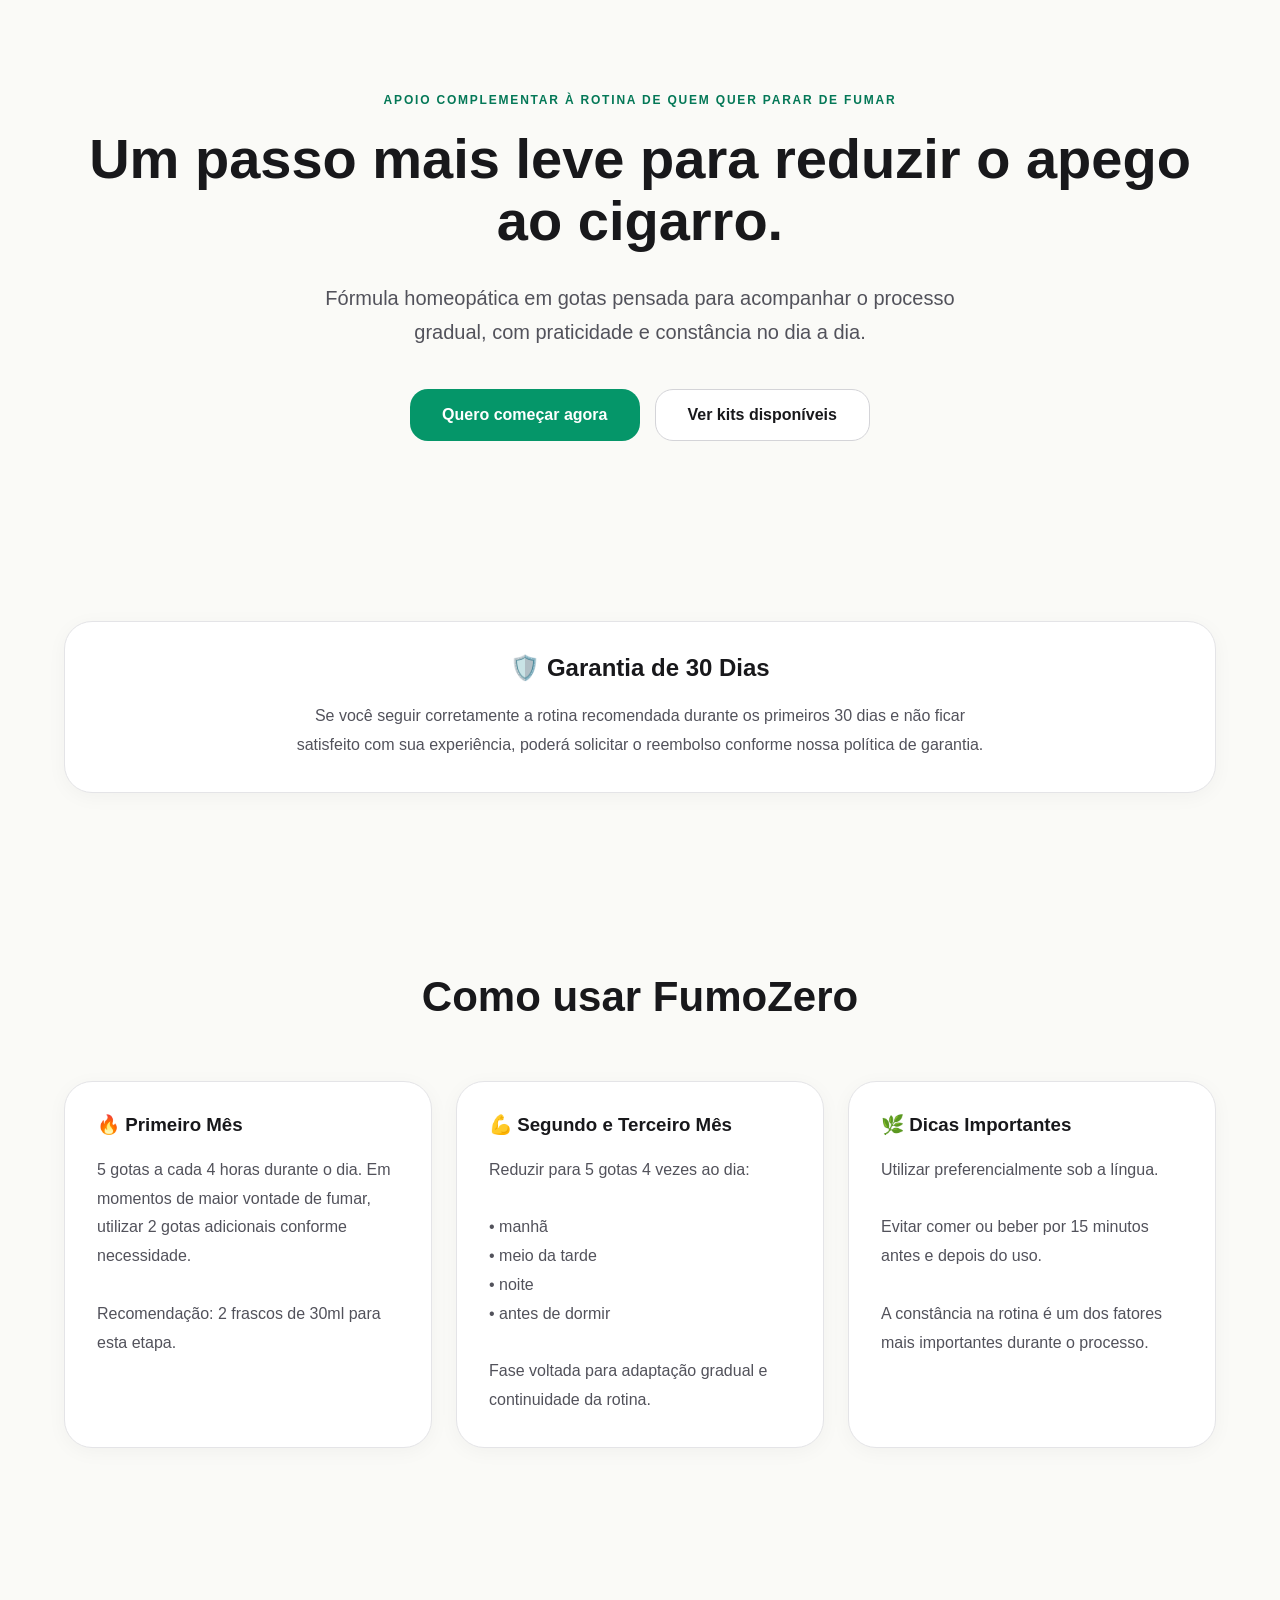
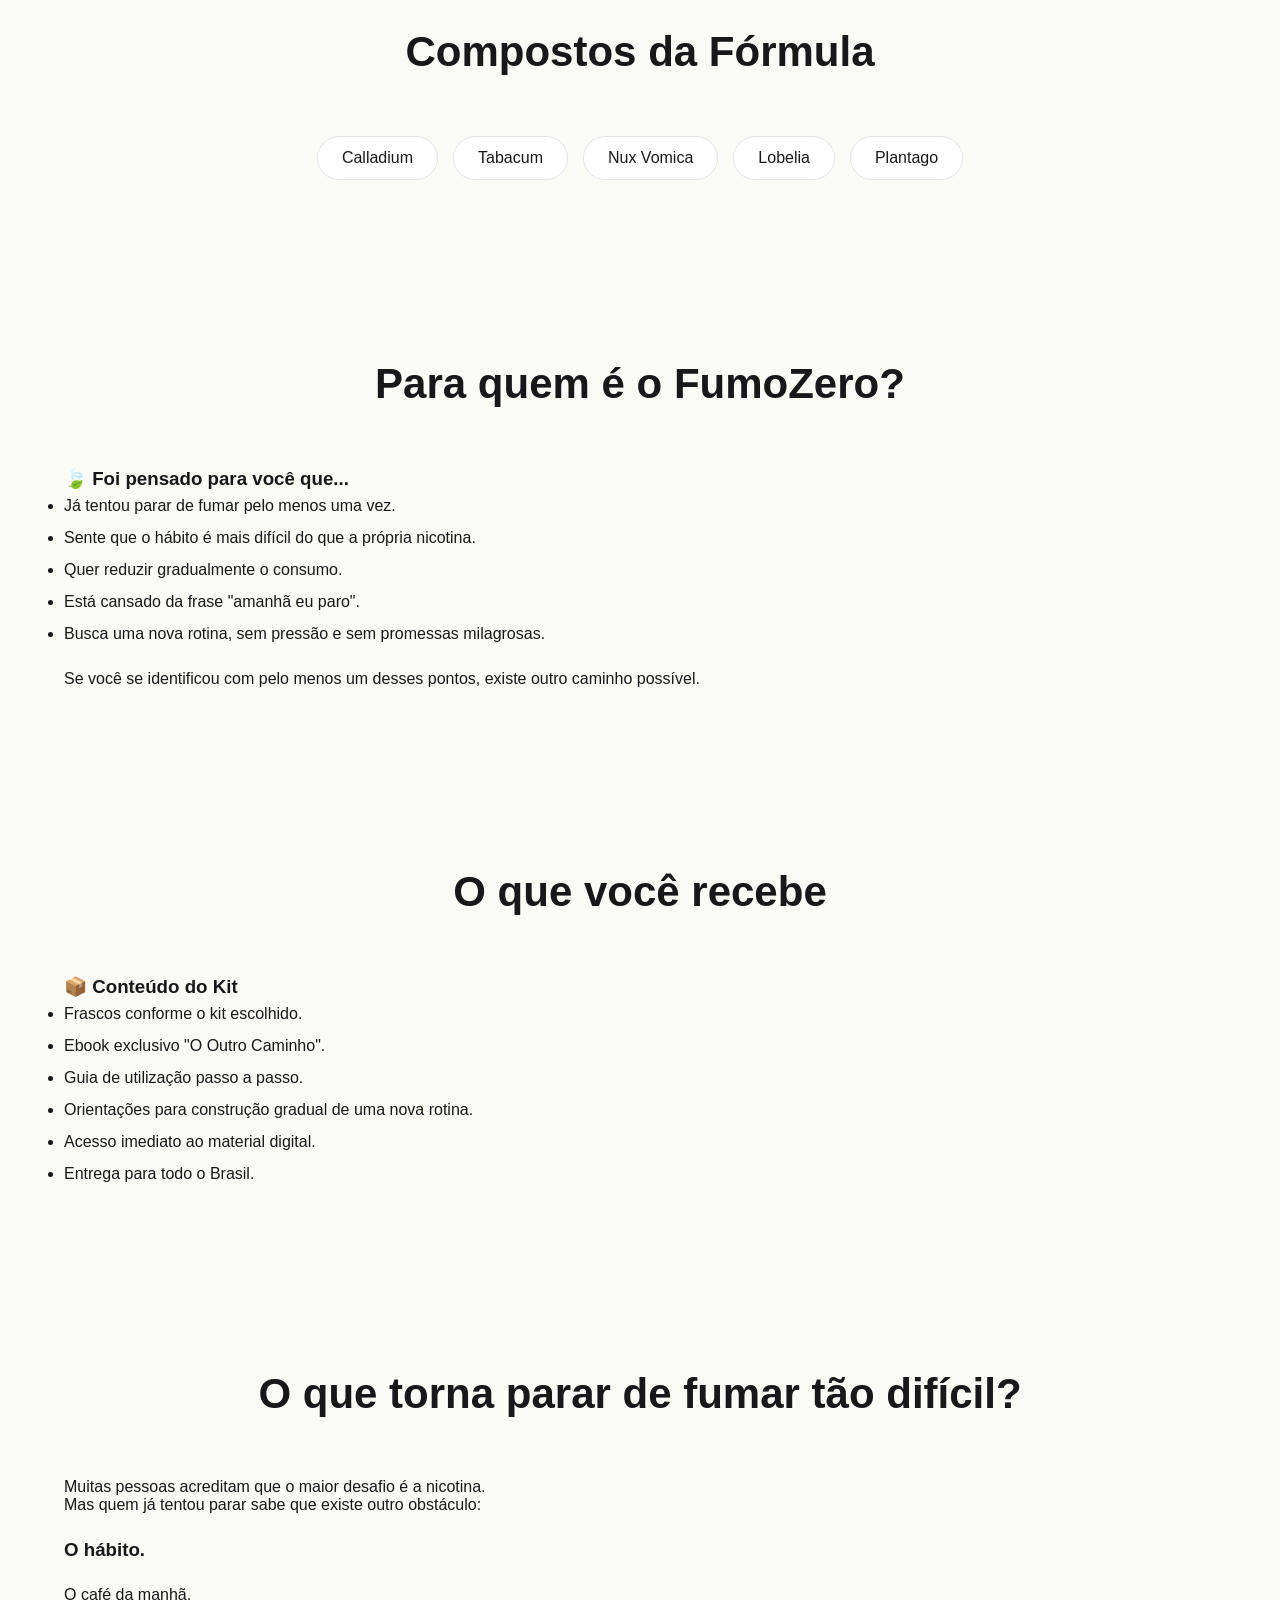
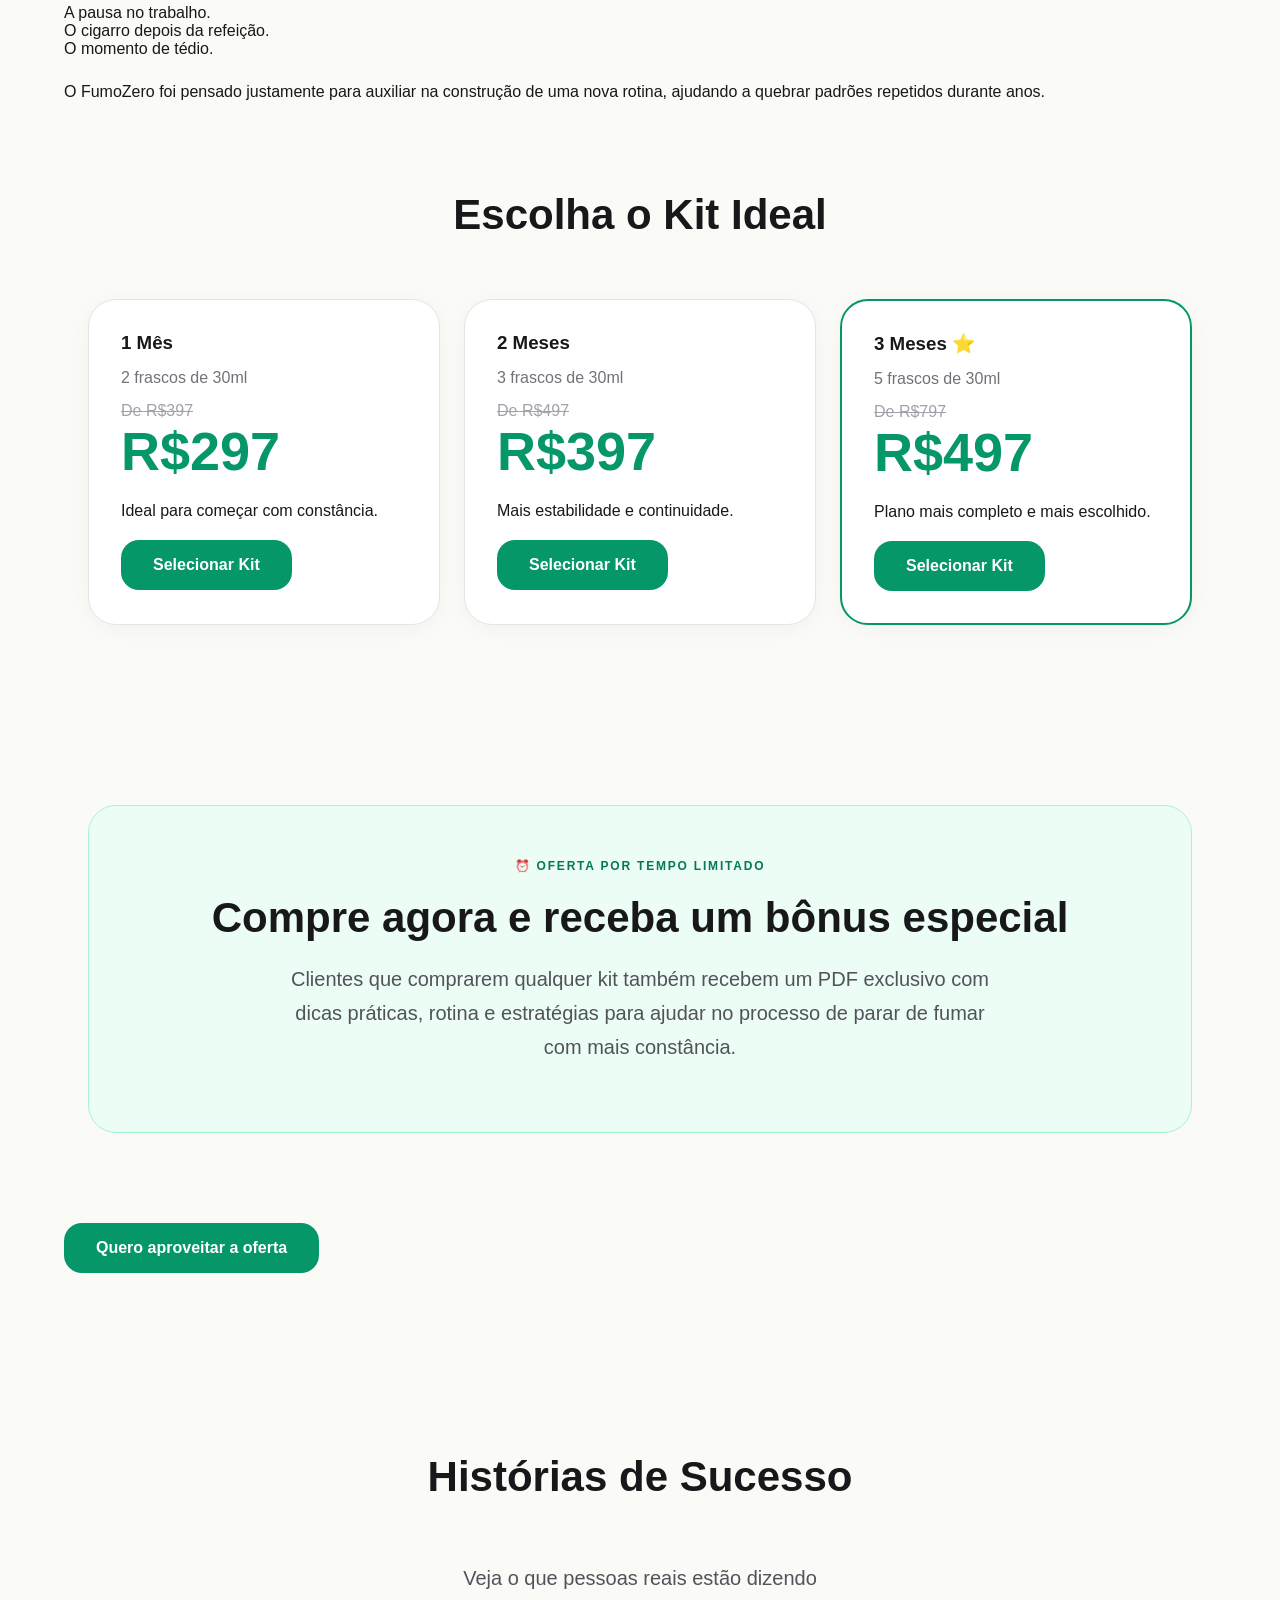
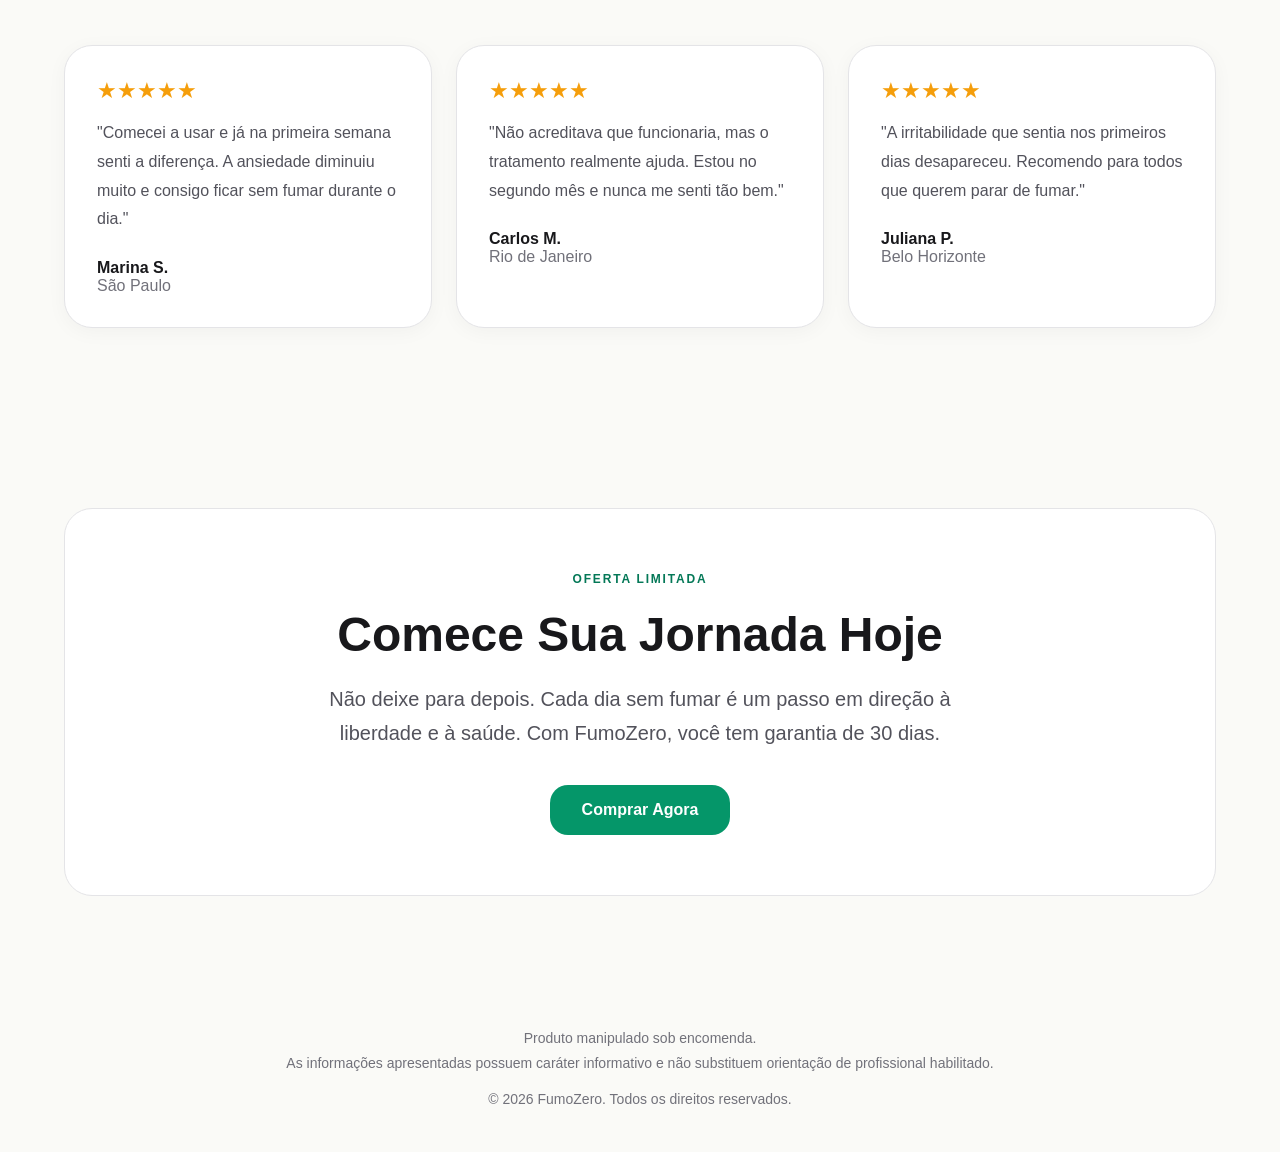
==== commit eb89368a: "Restore index.html with original content" ====
--- a/index.html
+++ b/index.html
@@ -224,9 +224,9 @@
       Para quem é o FumoZero?
     </h2>
 
-    <div class="cards">
-
-      <div class="card">
+    <div class="info-box">
+
+      <div class="info-box">
         <h3>🍃 Foi pensado para você que...</h3>
 
         <ul style="text-align:left; line-height:2;">
@@ -255,9 +255,9 @@
       O que você recebe
     </h2>
 
-    <div class="cards">
-
-      <div class="card">
+    <div class="info-box">
+
+      <div class="info-box">
         <h3>📦 Conteúdo do Kit</h3>
 
         <ul style="text-align:left; line-height:2;">
@@ -282,9 +282,9 @@
       O que torna parar de fumar tão difícil?
     </h2>
 
-    <div class="cards">
-
-      <div class="card">
+    <div class="info-box">
+
+      <div class="info-box">
 
         <p>
           Muitas pessoas acreditam que o maior desafio é a nicotina.
